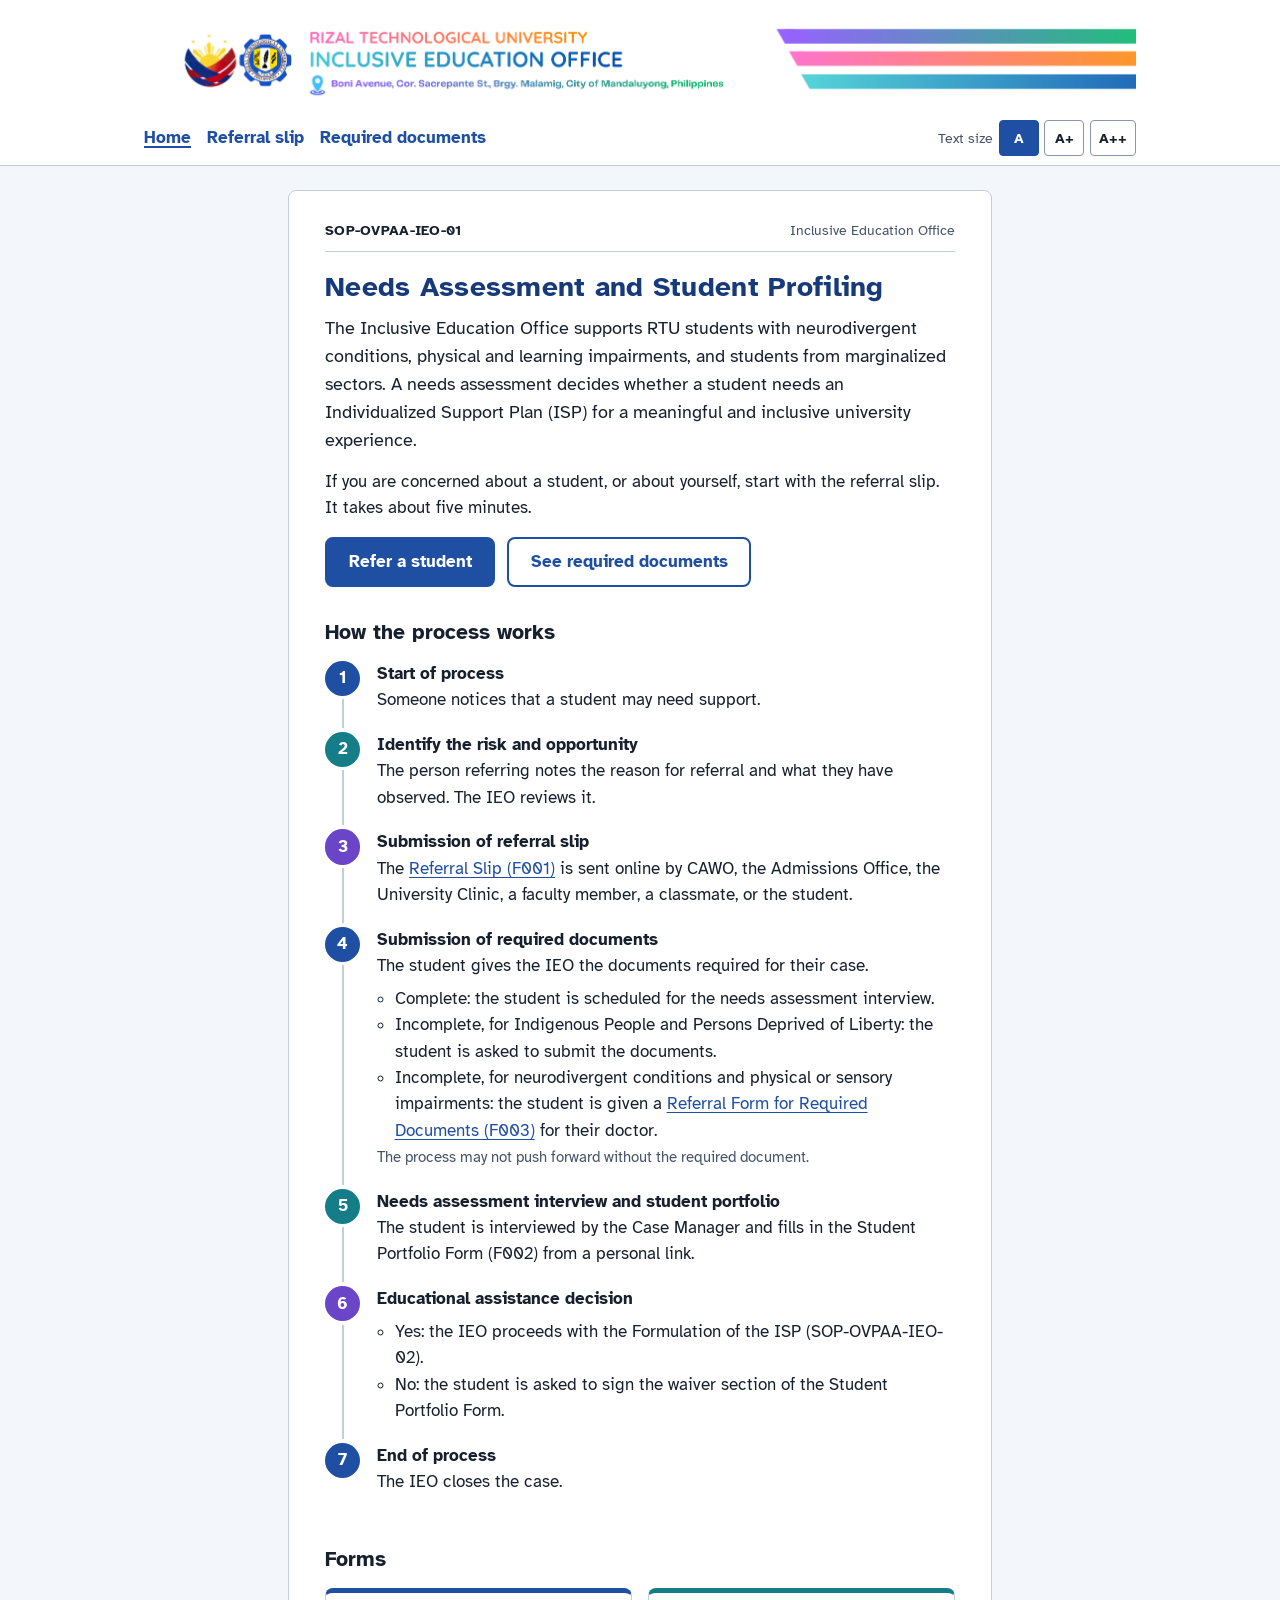
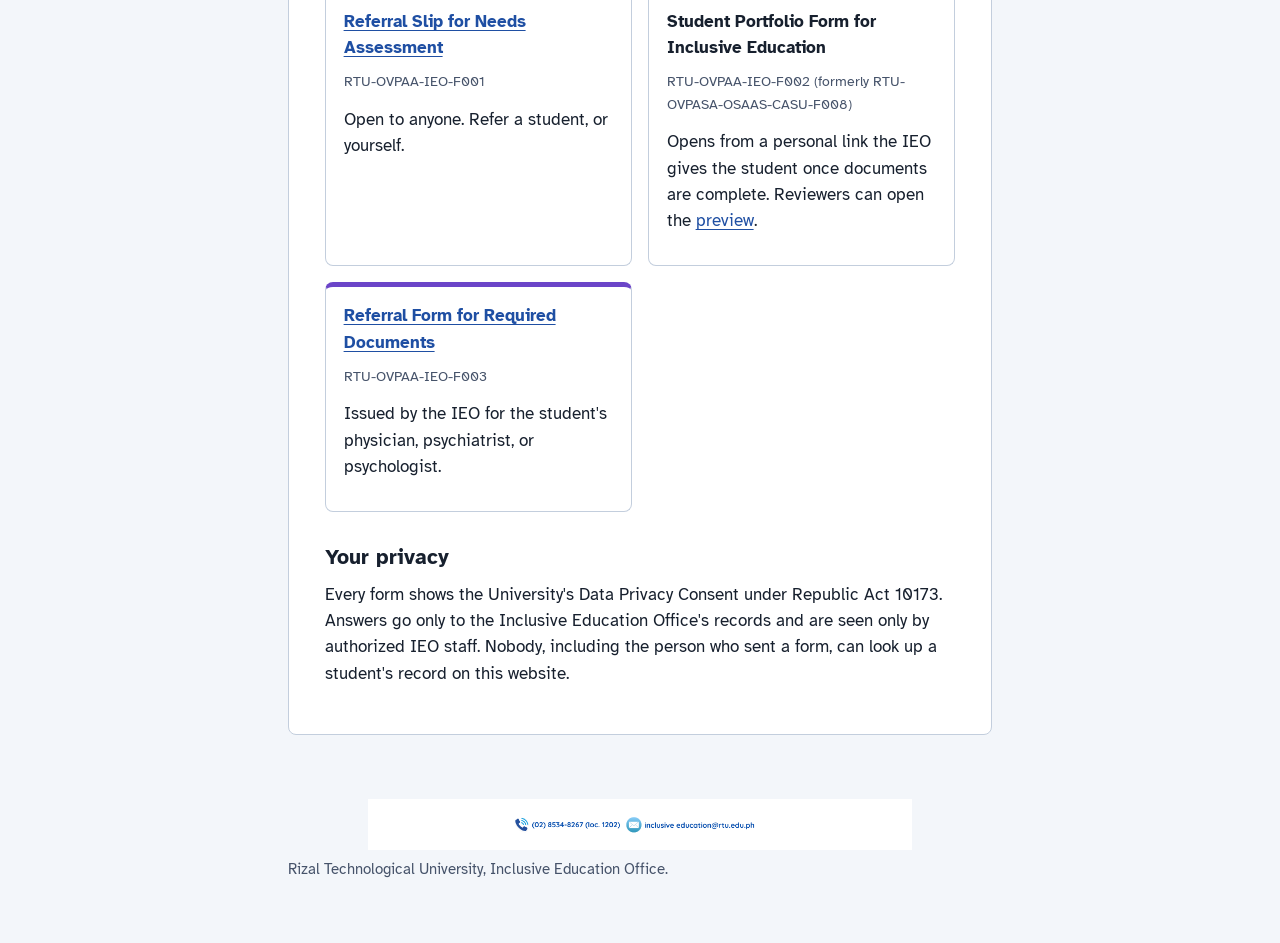
==== docs/index.html @ e0933b2c "IEO intake system for SOP-OVPAA-IEO-01 Static GitHub Pages site with F001 Referral Slip, F002 Studen" ====
<!doctype html>
<html lang="en">
<head>
<meta charset="utf-8">
<meta name="viewport" content="width=device-width, initial-scale=1">
<title>Needs Assessment and Student Profiling | RTU Inclusive Education Office</title>
<meta name="description" content="Refer an RTU student to the Inclusive Education Office for needs assessment and student profiling (SOP-OVPAA-IEO-01).">
<meta name="referrer" content="no-referrer">
<link rel="preconnect" href="https://fonts.googleapis.com">
<link rel="preconnect" href="https://fonts.gstatic.com" crossorigin>
<link href="https://fonts.googleapis.com/css2?family=Atkinson+Hyperlegible:ital,wght@0,400;0,700;1,400&display=swap" rel="stylesheet">
<link rel="stylesheet" href="assets/css/style.css">
<link rel="icon" href="assets/img/rtu-seal.png">
</head>
<body>
<a class="skip-link" href="#main">Skip to the content</a>
<header class="letterhead">
  <div class="letterhead-inner">
    <img src="assets/img/ieo-banner.png" width="1997" height="188" alt="Rizal Technological University, Inclusive Education Office. Boni Avenue, Cor. Sacrepante St., Brgy. Malamig, City of Mandaluyong, Philippines">
  </div>
  <div class="toolbar">
    <nav aria-label="IEO forms">
      <a href="index.html" aria-current="page">Home</a>
      <a href="f001.html">Referral slip</a>
      <a href="requirements.html">Required documents</a>
    </nav>
    <div class="text-size" role="group" aria-label="Text size">
      <span aria-hidden="true">Text size</span>
      <button type="button" data-text-size="normal" aria-label="Normal text">A</button>
      <button type="button" data-text-size="large" aria-label="Large text">A+</button>
      <button type="button" data-text-size="larger" aria-label="Largest text">A++</button>
    </div>
  </div>
</header>

<main id="main">
  <div class="doc">
    <div class="form-code"><strong>SOP-OVPAA-IEO-01</strong><span>Inclusive Education Office</span></div>
    <h1>Needs Assessment and Student Profiling</h1>
    <p class="lead">The Inclusive Education Office supports RTU students with neurodivergent conditions, physical and learning impairments, and students from marginalized sectors. A needs assessment decides whether a student needs an Individualized Support Plan (ISP) for a meaningful and inclusive university experience.</p>
    <p>If you are concerned about a student, or about yourself, start with the referral slip. It takes about five minutes.</p>
    <div class="actions" style="margin-top:1rem">
      <a class="btn" href="f001.html">Refer a student</a>
      <a class="btn secondary" href="requirements.html">See required documents</a>
    </div>

    <h2>How the process works</h2>
    <ol class="flow">
      <li><strong>Start of process</strong>Someone notices that a student may need support.</li>
      <li><strong>Identify the risk and opportunity</strong>The person referring notes the reason for referral and what they have observed. The IEO reviews it.</li>
      <li><strong>Submission of referral slip</strong>The <a href="f001.html">Referral Slip (F001)</a> is sent online by CAWO, the Admissions Office, the University Clinic, a faculty member, a classmate, or the student.</li>
      <li><strong>Submission of required documents</strong>The student gives the IEO the documents required for their case.
        <ul class="branch">
          <li>Complete: the student is scheduled for the needs assessment interview.</li>
          <li>Incomplete, for Indigenous People and Persons Deprived of Liberty: the student is asked to submit the documents.</li>
          <li>Incomplete, for neurodivergent conditions and physical or sensory impairments: the student is given a <a href="f003.html">Referral Form for Required Documents (F003)</a> for their doctor.</li>
        </ul>
        <span class="muted small">The process may not push forward without the required document.</span></li>
      <li><strong>Needs assessment interview and student portfolio</strong>The student is interviewed by the Case Manager and fills in the Student Portfolio Form (F002) from a personal link.</li>
      <li><strong>Educational assistance decision</strong>
        <ul class="branch">
          <li>Yes: the IEO proceeds with the Formulation of the ISP (SOP-OVPAA-IEO-02).</li>
          <li>No: the student is asked to sign the waiver section of the Student Portfolio Form.</li>
        </ul></li>
      <li><strong>End of process</strong>The IEO closes the case.</li>
    </ol>

    <h2>Forms</h2>
    <div class="form-links">
      <div class="form-link">
        <h3><a href="f001.html">Referral Slip for Needs Assessment</a></h3>
        <p class="code">RTU-OVPAA-IEO-F001</p>
        <p>Open to anyone. Refer a student, or yourself.</p>
      </div>
      <div class="form-link">
        <h3>Student Portfolio Form for Inclusive Education</h3>
        <p class="code">RTU-OVPAA-IEO-F002 (formerly RTU-OVPASA-OSAAS-CASU-F008)</p>
        <p>Opens from a personal link the IEO gives the student once documents are complete. Reviewers can open the <a href="f002.html#preview">preview</a>.</p>
      </div>
      <div class="form-link">
        <h3><a href="f003.html">Referral Form for Required Documents</a></h3>
        <p class="code">RTU-OVPAA-IEO-F003</p>
        <p>Issued by the IEO for the student's physician, psychiatrist, or psychologist.</p>
      </div>
    </div>

    <h2>Your privacy</h2>
    <p>Every form shows the University's Data Privacy Consent under Republic Act 10173. Answers go only to the Inclusive Education Office's records and are seen only by authorized IEO staff. Nobody, including the person who sent a form, can look up a student's record on this website.</p>
  </div>
</main>

<footer class="site">
  <img src="assets/img/ieo-contact.png" width="2000" height="188" alt="Contact the Inclusive Education Office: (02) 8534-8267 local 1202, inclusive education@rtu.edu.ph">
  <p>Rizal Technological University, Inclusive Education Office.</p>
</footer>
<script src="assets/js/config.js"></script>
<script src="assets/js/common.js"></script>
</body>
</html>
---- docs/assets/css/style.css ----
/* RTU Inclusive Education Office intake forms
   Type: Atkinson Hyperlegible, designed for readers with low vision.
   Palette taken from the IEO letterhead. */

:root {
  color-scheme: light;
  --ink: #17202e;
  --ink-soft: #46536a;
  --blue: #1f4fa3;
  --blue-dark: #163a7a;
  --teal: #157d88;
  --violet: #6b45c8;
  --pink: #d9478f;
  --surface: #f3f6fa;
  --paper: #ffffff;
  --line: #c3cedd;
  --line-strong: #8796ad;
  --error: #b3261e;
  --error-bg: #fdeeed;
  --ok: #17663d;
  --ok-bg: #e8f5ee;
  --focus: #f2b705;
  --radius-s: 4px;
  --radius-m: 8px;
  --measure: 46rem;
  font-size: 100%;
}
html[data-text="large"] { font-size: 118.75%; }
html[data-text="larger"] { font-size: 137.5%; }

* { box-sizing: border-box; }
[hidden] { display: none !important; }
html, body { margin: 0; }
body {
  background: var(--surface);
  color: var(--ink);
  font-family: "Atkinson Hyperlegible", "Segoe UI", Arial, sans-serif;
  font-size: 1.0625rem;
  line-height: 1.55;
  -webkit-text-size-adjust: 100%;
}
img { max-width: 100%; height: auto; display: block; }
a { color: var(--blue); text-underline-offset: 0.18em; }
a:hover { color: var(--blue-dark); }
:focus-visible { outline: 3px solid var(--focus); outline-offset: 2px; border-radius: 2px; }

.skip-link { position: absolute; left: 1rem; top: -4rem; background: var(--paper); padding: 0.5rem 0.75rem; z-index: 10; }
.skip-link:focus { top: 0.5rem; }

/* ---------- letterhead ---------- */
.letterhead { background: var(--paper); border-bottom: 1px solid var(--line); }
.letterhead-inner { max-width: 64rem; margin: 0 auto; padding: 0.75rem 1rem 0.5rem; }
.letterhead img { width: 100%; max-width: 64rem; }
.toolbar {
  max-width: 64rem; margin: 0 auto; padding: 0.4rem 1rem 0.6rem;
  display: flex; flex-wrap: wrap; gap: 0.5rem 1.25rem; align-items: center; justify-content: space-between;
}
.toolbar nav { display: flex; flex-wrap: wrap; gap: 0.25rem 1rem; }
.toolbar nav a { font-weight: 700; text-decoration: none; padding: 0.2rem 0; }
.toolbar nav a[aria-current="page"] { text-decoration: underline; text-decoration-thickness: 2px; }
.text-size { display: flex; align-items: center; gap: 0.35rem; font-size: 0.9rem; color: var(--ink-soft); }
.text-size button {
  font: inherit; font-weight: 700; min-width: 2.5rem; min-height: 2.25rem; padding: 0 0.5rem;
  border: 1px solid var(--line-strong); background: var(--paper); color: var(--ink); border-radius: var(--radius-s); cursor: pointer;
}
.text-size button[aria-pressed="true"] { background: var(--blue); border-color: var(--blue); color: #fff; }

/* ---------- page ---------- */
main { max-width: var(--measure); margin: 0 auto; padding: 1.5rem 1rem 4rem; }
.doc {
  background: var(--paper); border: 1px solid var(--line); border-radius: var(--radius-m);
  padding: 1.75rem clamp(1rem, 4vw, 2.25rem) 2rem;
}
.form-code {
  display: flex; flex-wrap: wrap; justify-content: space-between; gap: 0.25rem 1rem;
  font-size: 0.9rem; color: var(--ink-soft); border-bottom: 1px solid var(--line); padding-bottom: 0.6rem; margin-bottom: 1.1rem;
}
.form-code strong { color: var(--ink); letter-spacing: 0.02em; }
h1 { font-size: 1.75rem; line-height: 1.2; margin: 0 0 0.75rem; color: var(--blue-dark); letter-spacing: 0.01em; }
h1 .sub { display: block; font-size: 1.05rem; color: var(--ink-soft); font-weight: 400; margin-top: 0.35rem; letter-spacing: 0; }
h2 { font-size: 1.3rem; margin: 2rem 0 0.75rem; line-height: 1.25; }
h3 { font-size: 1.08rem; margin: 1.25rem 0 0.5rem; }
p { margin: 0 0 0.9rem; }
.lead { font-size: 1.12rem; }
.muted { color: var(--ink-soft); }
.small { font-size: 0.92rem; }

/* ---------- form sections (mirror the shaded headers of the paper forms) ---------- */
fieldset { border: 0; margin: 0; padding: 0; min-width: 0; }
.section { margin-top: 1.9rem; }
.section > legend, .section-title {
  display: block; width: 100%; font-weight: 700; font-size: 1.02rem; letter-spacing: 0.03em;
  background: #e6edf8; color: var(--blue-dark); border-left: 5px solid var(--blue);
  padding: 0.5rem 0.75rem; margin-bottom: 1rem; border-radius: 0 var(--radius-s) var(--radius-s) 0;
}
.section.teal > legend, .section.teal .section-title { background: #e3f3f4; border-left-color: var(--teal); color: #0f5960; }
.section.violet > legend, .section.violet .section-title { background: #efeafb; border-left-color: var(--violet); color: #4b2d97; }

.grid { display: grid; gap: 1rem 1.25rem; grid-template-columns: repeat(auto-fit, minmax(13.5rem, 1fr)); }
.grid.two { grid-template-columns: repeat(auto-fit, minmax(17rem, 1fr)); }
.span-all { grid-column: 1 / -1; }

.field { display: flex; flex-direction: column; gap: 0.3rem; }
.field > label, .group-label { font-weight: 700; }
.req { color: var(--error); font-weight: 700; }
.opt { color: var(--ink-soft); font-weight: 400; font-size: 0.92rem; }
.hint { font-size: 0.92rem; color: var(--ink-soft); }

input[type="text"], input[type="email"], input[type="tel"], input[type="date"], input[type="number"],
input[type="time"], select, textarea {
  font: inherit; color: var(--ink); background: var(--paper);
  border: 1.5px solid var(--line-strong); border-radius: var(--radius-s);
  padding: 0.55rem 0.65rem; min-height: 2.75rem; width: 100%;
}
textarea { min-height: 7rem; resize: vertical; line-height: 1.5; }
input[readonly] { background: var(--surface); border-style: dashed; }
input:focus, select:focus, textarea:focus { border-color: var(--blue); }
[aria-invalid="true"] { border-color: var(--error) !important; background: var(--error-bg); }

.choices { display: grid; gap: 0.35rem 1.25rem; grid-template-columns: repeat(auto-fill, minmax(14rem, 1fr)); margin: 0.25rem 0 0; }
.choices.wide { grid-template-columns: 1fr; }
.choice { display: flex; gap: 0.6rem; align-items: flex-start; padding: 0.35rem 0; cursor: pointer; }
.choice input { width: 1.3rem; height: 1.3rem; margin: 0.15rem 0 0; flex: none; accent-color: var(--blue); }
.inline-choices { display: flex; flex-wrap: wrap; gap: 0.25rem 1.5rem; }

.subgroup { border: 1px solid var(--line); border-radius: var(--radius-m); padding: 0.85rem 1rem 0.6rem; margin-bottom: 1rem; }
.subgroup > legend { font-weight: 700; padding: 0 0.35rem; color: var(--blue-dark); }

.error-text { color: var(--error); font-weight: 700; font-size: 0.95rem; }
.error-text:empty { display: none; }

.statement { background: var(--surface); border: 1px solid var(--line); border-radius: var(--radius-m); padding: 1rem 1.15rem; }
.statement p:last-child, .statement ul:last-child, .statement ol:last-child { margin-bottom: 0; }
.statement ul, .statement ol { margin: 0 0 0.9rem; padding-left: 1.35rem; }
.statement li { margin-bottom: 0.3rem; }
.agree { margin-top: 0.85rem; font-weight: 700; }

.callout { border-radius: var(--radius-m); padding: 1rem 1.15rem; margin: 1rem 0; border: 1px solid; }
.callout.info { background: #eaf1fb; border-color: #b4c8ea; }
.callout.warn { background: #fff6dc; border-color: #e9cf7c; }
.callout.error { background: var(--error-bg); border-color: #efb7b3; }
.callout.success { background: var(--ok-bg); border-color: #a9d6bb; }
.callout h2, .callout h3 { margin-top: 0; }
.callout :last-child { margin-bottom: 0; }

.ref-number { font-size: 1.6rem; font-weight: 700; letter-spacing: 0.04em; color: var(--ok); }

.locked {
  border: 2px dashed var(--line-strong); border-radius: var(--radius-m); padding: 1rem 1.15rem;
  background: repeating-linear-gradient(135deg, #fff, #fff 12px, #f6f8fb 12px, #f6f8fb 24px);
}

.actions { display: flex; flex-wrap: wrap; gap: 0.75rem; align-items: center; margin-top: 1.75rem; }
.btn {
  font: inherit; font-weight: 700; display: inline-flex; align-items: center; justify-content: center; gap: 0.5rem;
  min-height: 3rem; padding: 0.6rem 1.35rem; border-radius: var(--radius-m); border: 2px solid var(--blue);
  background: var(--blue); color: #fff; cursor: pointer; text-decoration: none;
}
.btn:hover { background: var(--blue-dark); border-color: var(--blue-dark); color: #fff; }
.btn.secondary { background: var(--paper); color: var(--blue); }
.btn.secondary:hover { background: #eaf1fb; color: var(--blue-dark); }
.btn[disabled] { opacity: 0.55; cursor: not-allowed; }
.btn .spinner { width: 1rem; height: 1rem; border: 2px solid rgba(255,255,255,.5); border-top-color: #fff; border-radius: 50%; animation: spin 0.8s linear infinite; }
@keyframes spin { to { transform: rotate(360deg); } }

.error-summary { border: 2px solid var(--error); background: var(--error-bg); border-radius: var(--radius-m); padding: 1rem 1.15rem; margin: 1rem 0; }
.error-summary h2 { margin: 0 0 0.5rem; font-size: 1.1rem; color: var(--error); }
.error-summary ul { margin: 0; padding-left: 1.2rem; }
.error-summary a { color: var(--error); font-weight: 700; }

.hp { position: absolute !important; left: -9999px !important; width: 1px; height: 1px; overflow: hidden; }

table.plain { width: 100%; border-collapse: collapse; font-size: 0.98rem; }
table.plain th, table.plain td { border: 1px solid var(--line); padding: 0.5rem 0.6rem; text-align: left; vertical-align: top; }
table.plain th { background: var(--surface); }
.table-scroll { overflow-x: auto; }

/* ---------- landing ---------- */
.flow { list-style: none; counter-reset: step; padding: 0; margin: 1rem 0; }
.flow > li { counter-increment: step; position: relative; padding: 0 0 1.15rem 3.25rem; }
.flow > li::before {
  content: counter(step); position: absolute; left: 0; top: 0; width: 2.2rem; height: 2.2rem; border-radius: 50%;
  display: grid; place-items: center; font-weight: 700; color: #fff; background: var(--blue);
}
.flow > li::after { content: ""; position: absolute; left: 1.05rem; top: 2.4rem; bottom: 0.25rem; width: 2px; background: var(--line); }
.flow > li:last-child::after { display: none; }
.flow > li:nth-child(3n+2)::before { background: var(--teal); }
.flow > li:nth-child(3n)::before { background: var(--violet); }
.flow strong { display: block; }
.branch { margin: 0.4rem 0 0; padding-left: 1.1rem; }

.form-links { display: grid; gap: 1rem; grid-template-columns: repeat(auto-fit, minmax(15rem, 1fr)); margin: 1rem 0; }
.form-link { border: 1px solid var(--line); border-top: 5px solid var(--blue); border-radius: var(--radius-m); padding: 1rem 1.1rem; background: var(--paper); }
.form-link:nth-child(2) { border-top-color: var(--teal); }
.form-link:nth-child(3) { border-top-color: var(--violet); }
.form-link h3 { margin-top: 0; }
.form-link .code { font-size: 0.9rem; color: var(--ink-soft); }

footer.site { max-width: var(--measure); margin: 0 auto; padding: 0 1rem 3rem; color: var(--ink-soft); font-size: 0.92rem; }
footer.site img { width: 100%; max-width: 34rem; margin: 0 auto 0.5rem; }

/* ---------- F003 printable sheet ---------- */
.print-sheet { display: none; }

/* Academic information table: screen readers get each cell's label; small screens stack the rows */
.cell-label { position: absolute; width: 1px; height: 1px; overflow: hidden; clip: rect(0 0 0 0); white-space: nowrap; }

@media (max-width: 34rem) {
  table.academic, table.academic tbody, table.academic tr, table.academic th, table.academic td { display: block; width: 100%; }
  table.academic thead { display: none; }
  table.academic tr { border: 1px solid var(--line); border-radius: var(--radius-s); margin-bottom: 0.75rem; }
  table.academic th, table.academic td { border: 0; }
  table.academic .cell-label { position: static; width: auto; height: auto; clip: auto; white-space: normal; font-weight: 700; }
  h1 { font-size: 1.45rem; }
  .doc { border-radius: 0; border-left: 0; border-right: 0; }
  main { padding-left: 0; padding-right: 0; }
  main > .callout, main > p, main > h2 { margin-left: 1rem; margin-right: 1rem; }
}

@media (prefers-reduced-motion: reduce) {
  * { animation: none !important; transition: none !important; scroll-behavior: auto !important; }
}

@media print {
  @page { size: A4; margin: 14mm 14mm 16mm; }
  body { background: #fff; font-size: 10.5pt; }
  .toolbar, .actions, .no-print, .skip-link, footer.site, .error-summary { display: none !important; }
  main { max-width: none; padding: 0; }
  .doc { border: 0; padding: 0; }
  .section { break-inside: avoid-page; }
  input, select, textarea { border: 0; border-bottom: 1px solid #555; border-radius: 0; min-height: 0; padding: 2px 0; background: none !important; }
  textarea { min-height: 3rem; }
  .letterhead { border: 0; }
  a { color: #000; text-decoration: none; }
  body.printing-sheet main > *:not(.print-sheet) { display: none !important; }
  body.printing-sheet .print-sheet { display: block; }
  body.printing-sheet .letterhead { display: none; }
}
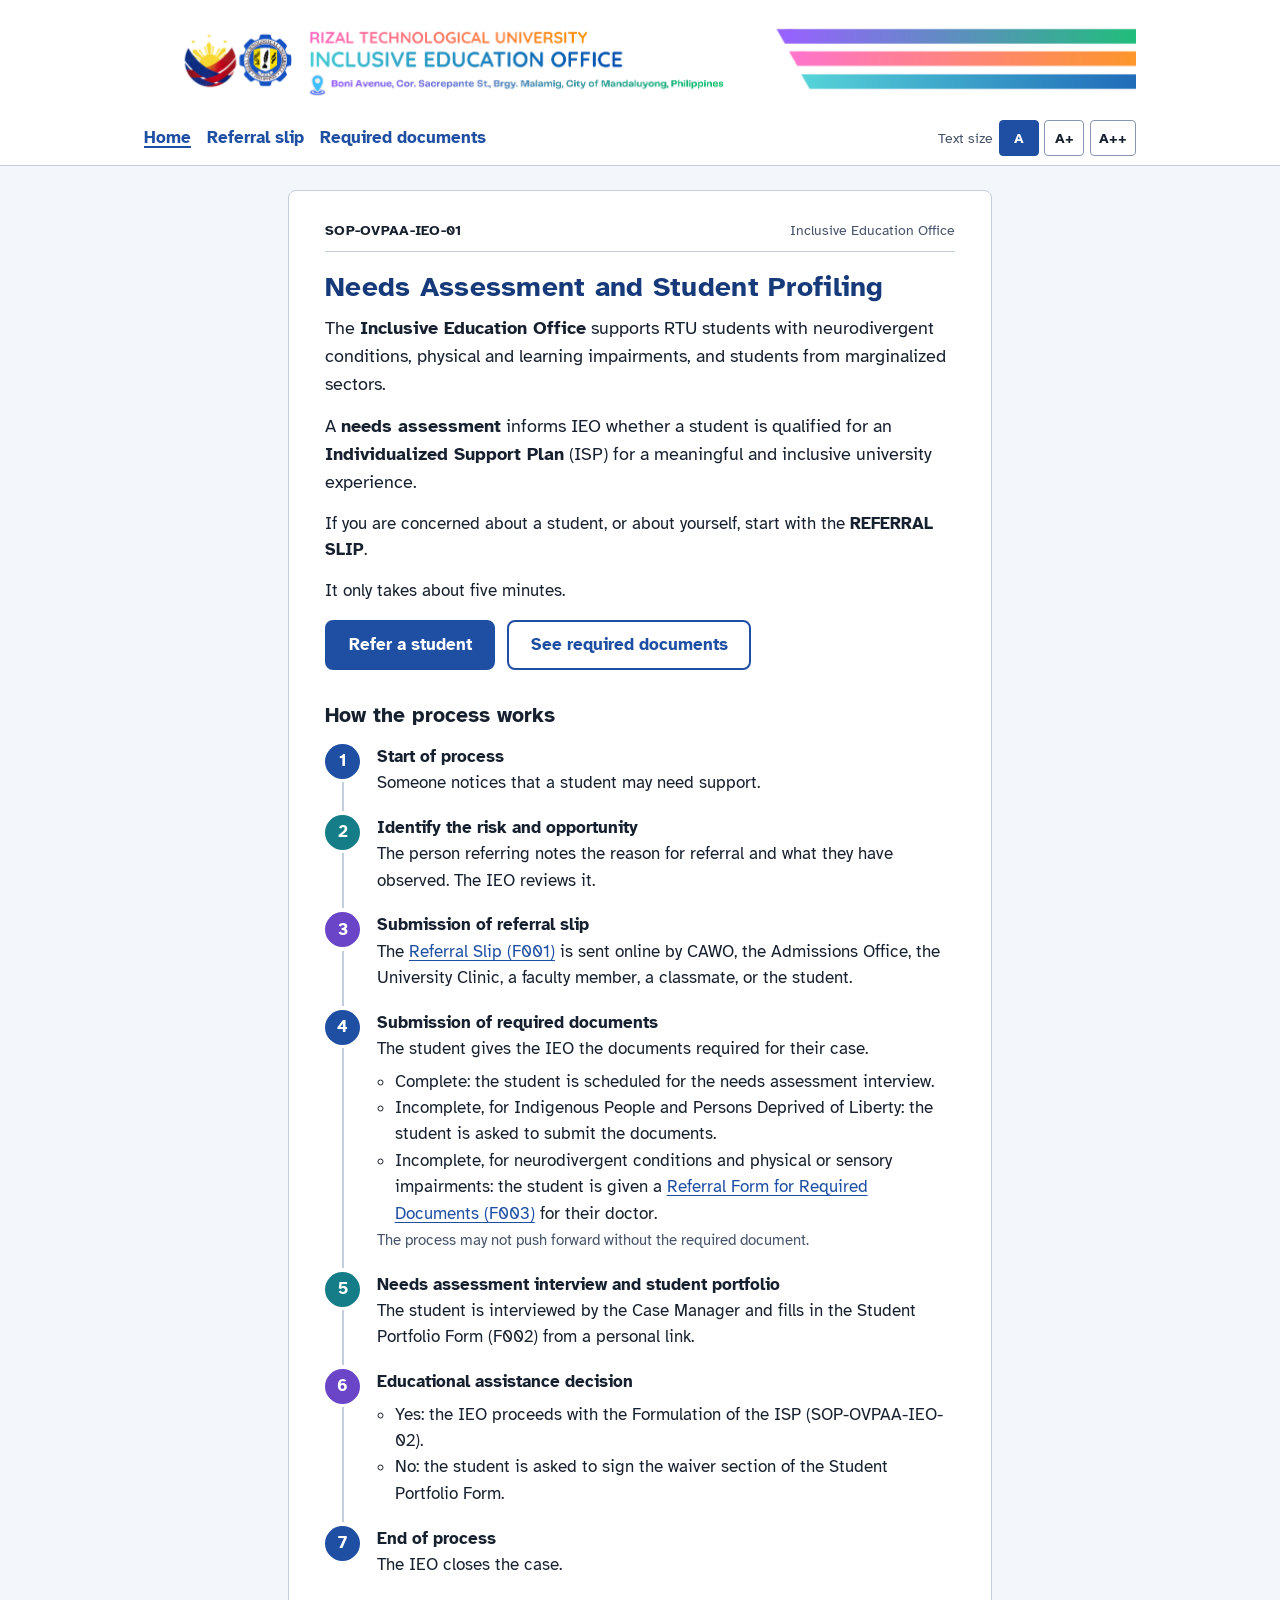
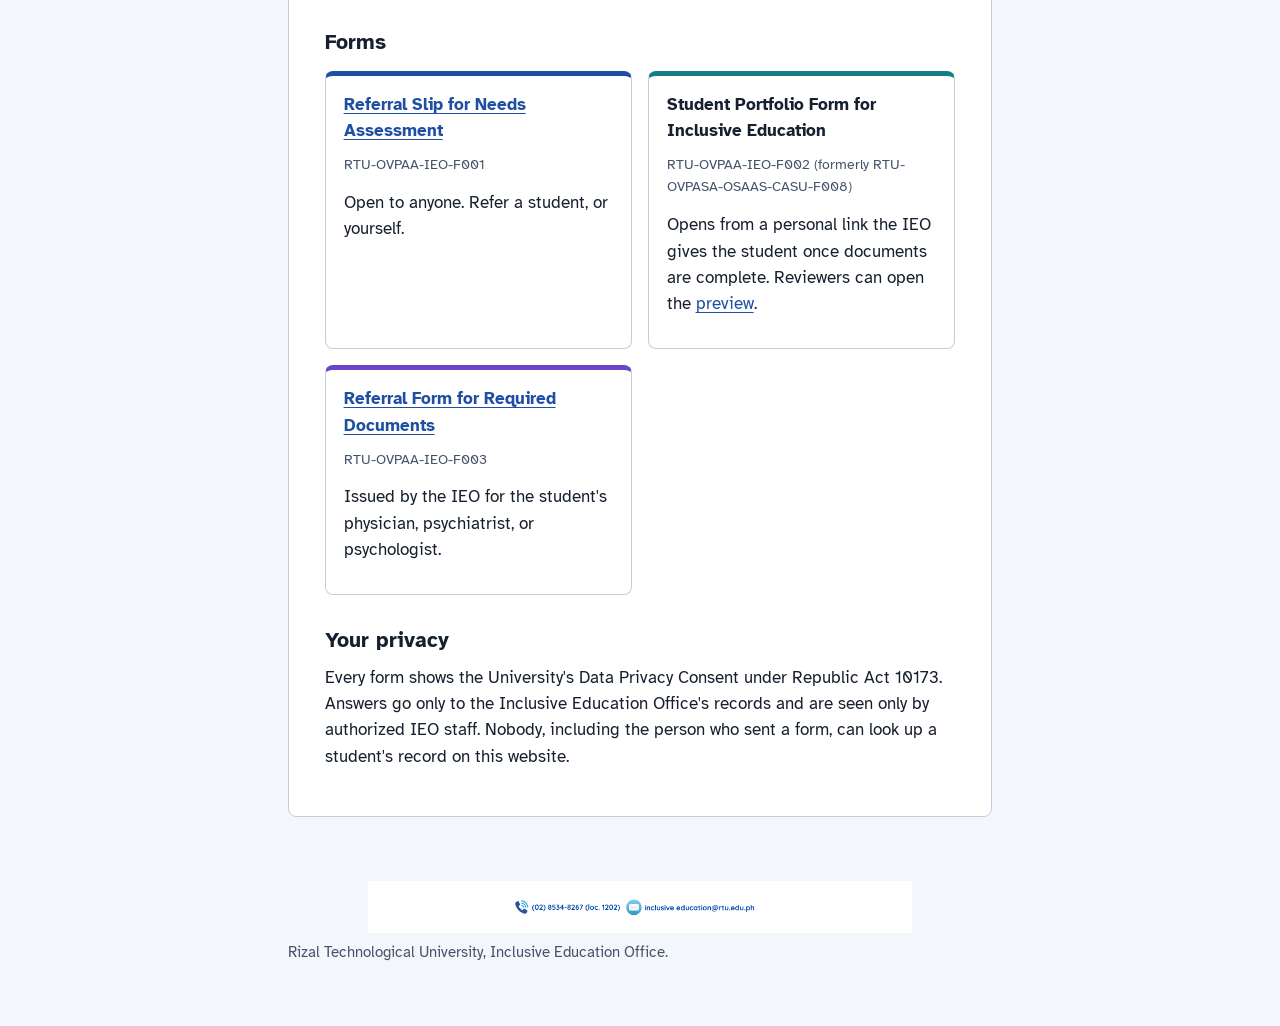
==== commit c5ec019c: "Home page: update introduction wording Co-Authored-By: Claude Opus 5.5 <noreply@anthropic.com> Claud" ====
--- a/docs/index.html
+++ b/docs/index.html
@@ -37,8 +37,10 @@
   <div class="doc">
     <div class="form-code"><strong>SOP-OVPAA-IEO-01</strong><span>Inclusive Education Office</span></div>
     <h1>Needs Assessment and Student Profiling</h1>
-    <p class="lead">The Inclusive Education Office supports RTU students with neurodivergent conditions, physical and learning impairments, and students from marginalized sectors. A needs assessment decides whether a student needs an Individualized Support Plan (ISP) for a meaningful and inclusive university experience.</p>
-    <p>If you are concerned about a student, or about yourself, start with the referral slip. It takes about five minutes.</p>
+    <p class="lead">The <strong>Inclusive Education Office</strong> supports RTU students with neurodivergent conditions, physical and learning impairments, and students from marginalized sectors.</p>
+    <p class="lead">A <strong>needs assessment</strong> informs IEO whether a student is qualified for an <strong>Individualized Support Plan</strong> (ISP) for a meaningful and inclusive university experience.</p>
+    <p>If you are concerned about a student, or about yourself, start with the <strong>REFERRAL SLIP</strong>.</p>
+    <p>It only takes about five minutes.</p>
     <div class="actions" style="margin-top:1rem">
       <a class="btn" href="f001.html">Refer a student</a>
       <a class="btn secondary" href="requirements.html">See required documents</a>
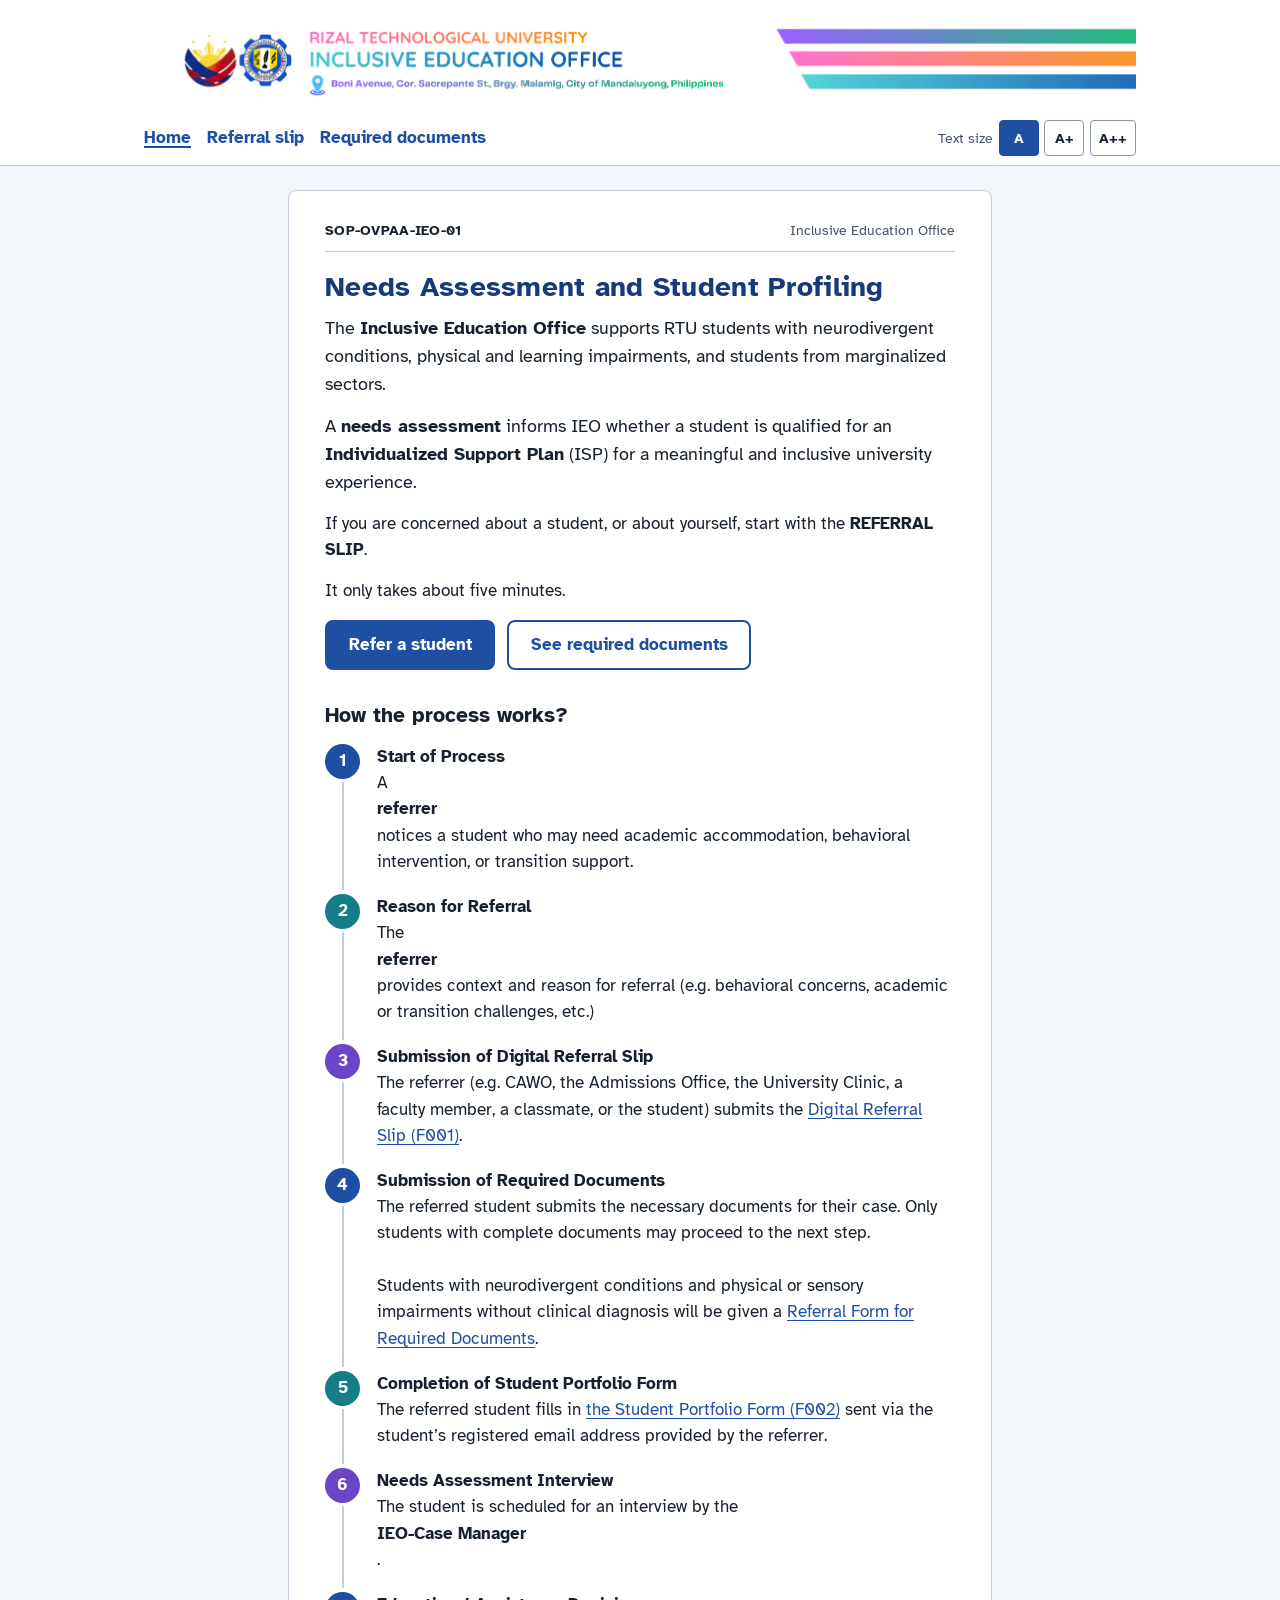
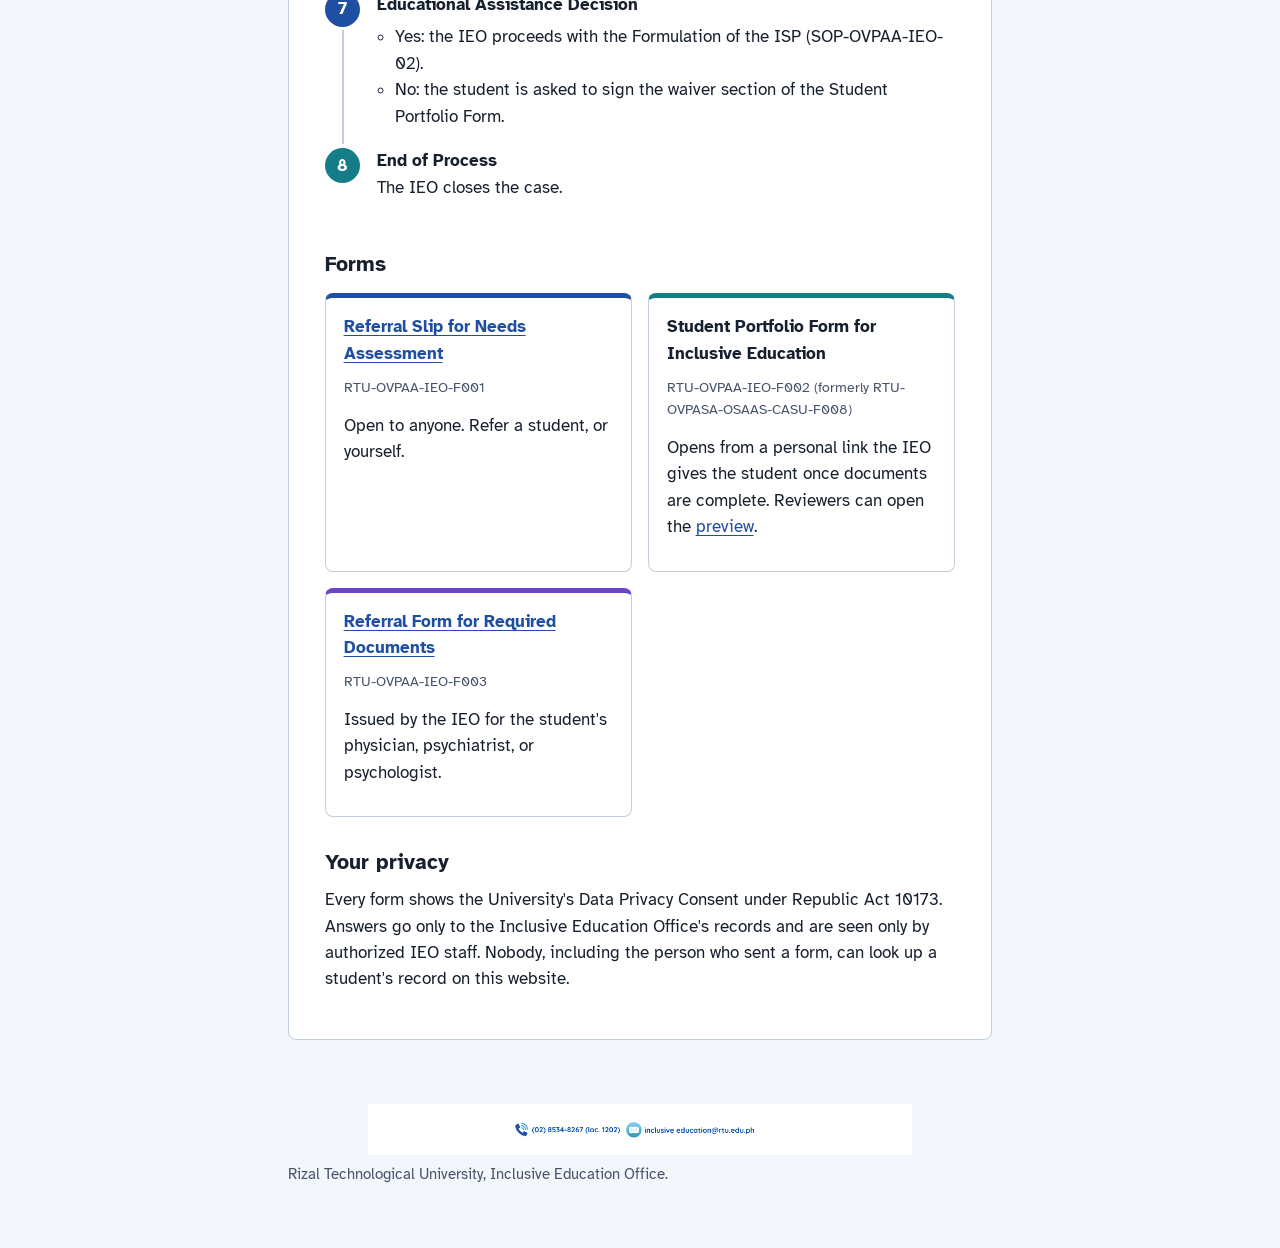
==== commit 26e1612c: "Update index.html" ====
--- a/docs/index.html
+++ b/docs/index.html
@@ -46,25 +46,20 @@
       <a class="btn secondary" href="requirements.html">See required documents</a>
     </div>
 
-    <h2>How the process works</h2>
+    <h2>How the process works?</h2>
     <ol class="flow">
-      <li><strong>Start of process</strong>Someone notices that a student may need support.</li>
-      <li><strong>Identify the risk and opportunity</strong>The person referring notes the reason for referral and what they have observed. The IEO reviews it.</li>
-      <li><strong>Submission of referral slip</strong>The <a href="f001.html">Referral Slip (F001)</a> is sent online by CAWO, the Admissions Office, the University Clinic, a faculty member, a classmate, or the student.</li>
-      <li><strong>Submission of required documents</strong>The student gives the IEO the documents required for their case.
-        <ul class="branch">
-          <li>Complete: the student is scheduled for the needs assessment interview.</li>
-          <li>Incomplete, for Indigenous People and Persons Deprived of Liberty: the student is asked to submit the documents.</li>
-          <li>Incomplete, for neurodivergent conditions and physical or sensory impairments: the student is given a <a href="f003.html">Referral Form for Required Documents (F003)</a> for their doctor.</li>
-        </ul>
-        <span class="muted small">The process may not push forward without the required document.</span></li>
-      <li><strong>Needs assessment interview and student portfolio</strong>The student is interviewed by the Case Manager and fills in the Student Portfolio Form (F002) from a personal link.</li>
-      <li><strong>Educational assistance decision</strong>
+      <li><strong>Start of Process</strong>A <strong>referrer</strong> notices a student who may need academic accommodation, behavioral intervention, or transition support.</li>
+      <li><strong>Reason for Referral</strong>The <strong>referrer</strong> provides context and reason for referral (e.g. behavioral concerns, academic or transition challenges, etc.)</li>
+      <li><strong>Submission of Digital Referral Slip</strong>The referrer (e.g. CAWO, the Admissions Office, the University Clinic, a faculty member, a classmate, or the student) submits the <a href="f001.html">Digital Referral Slip (F001)</a>.</li>
+      <li><strong>Submission of Required Documents</strong>The referred student submits the necessary documents for their case. Only students with complete documents may proceed to the next step.<br><br>Students with neurodivergent conditions and physical or sensory impairments without clinical diagnosis will be given a <a href="f003.html">Referral Form for Required Documents</a>.</li>
+      <li><strong>Completion of Student Portfolio Form</strong>The referred student fills in <a href="f002.html">the Student Portfolio Form (F002)</a> sent via the student’s registered email address provided by the referrer.</li>
+      <li><strong>Needs Assessment Interview</strong>The student is scheduled for an interview by the <strong>IEO-Case Manager</strong>.</li>
+      <li><strong>Educational Assistance Decision</strong>
         <ul class="branch">
           <li>Yes: the IEO proceeds with the Formulation of the ISP (SOP-OVPAA-IEO-02).</li>
           <li>No: the student is asked to sign the waiver section of the Student Portfolio Form.</li>
         </ul></li>
-      <li><strong>End of process</strong>The IEO closes the case.</li>
+      <li><strong>End of Process</strong>The IEO closes the case.</li>
     </ol>
 
     <h2>Forms</h2>
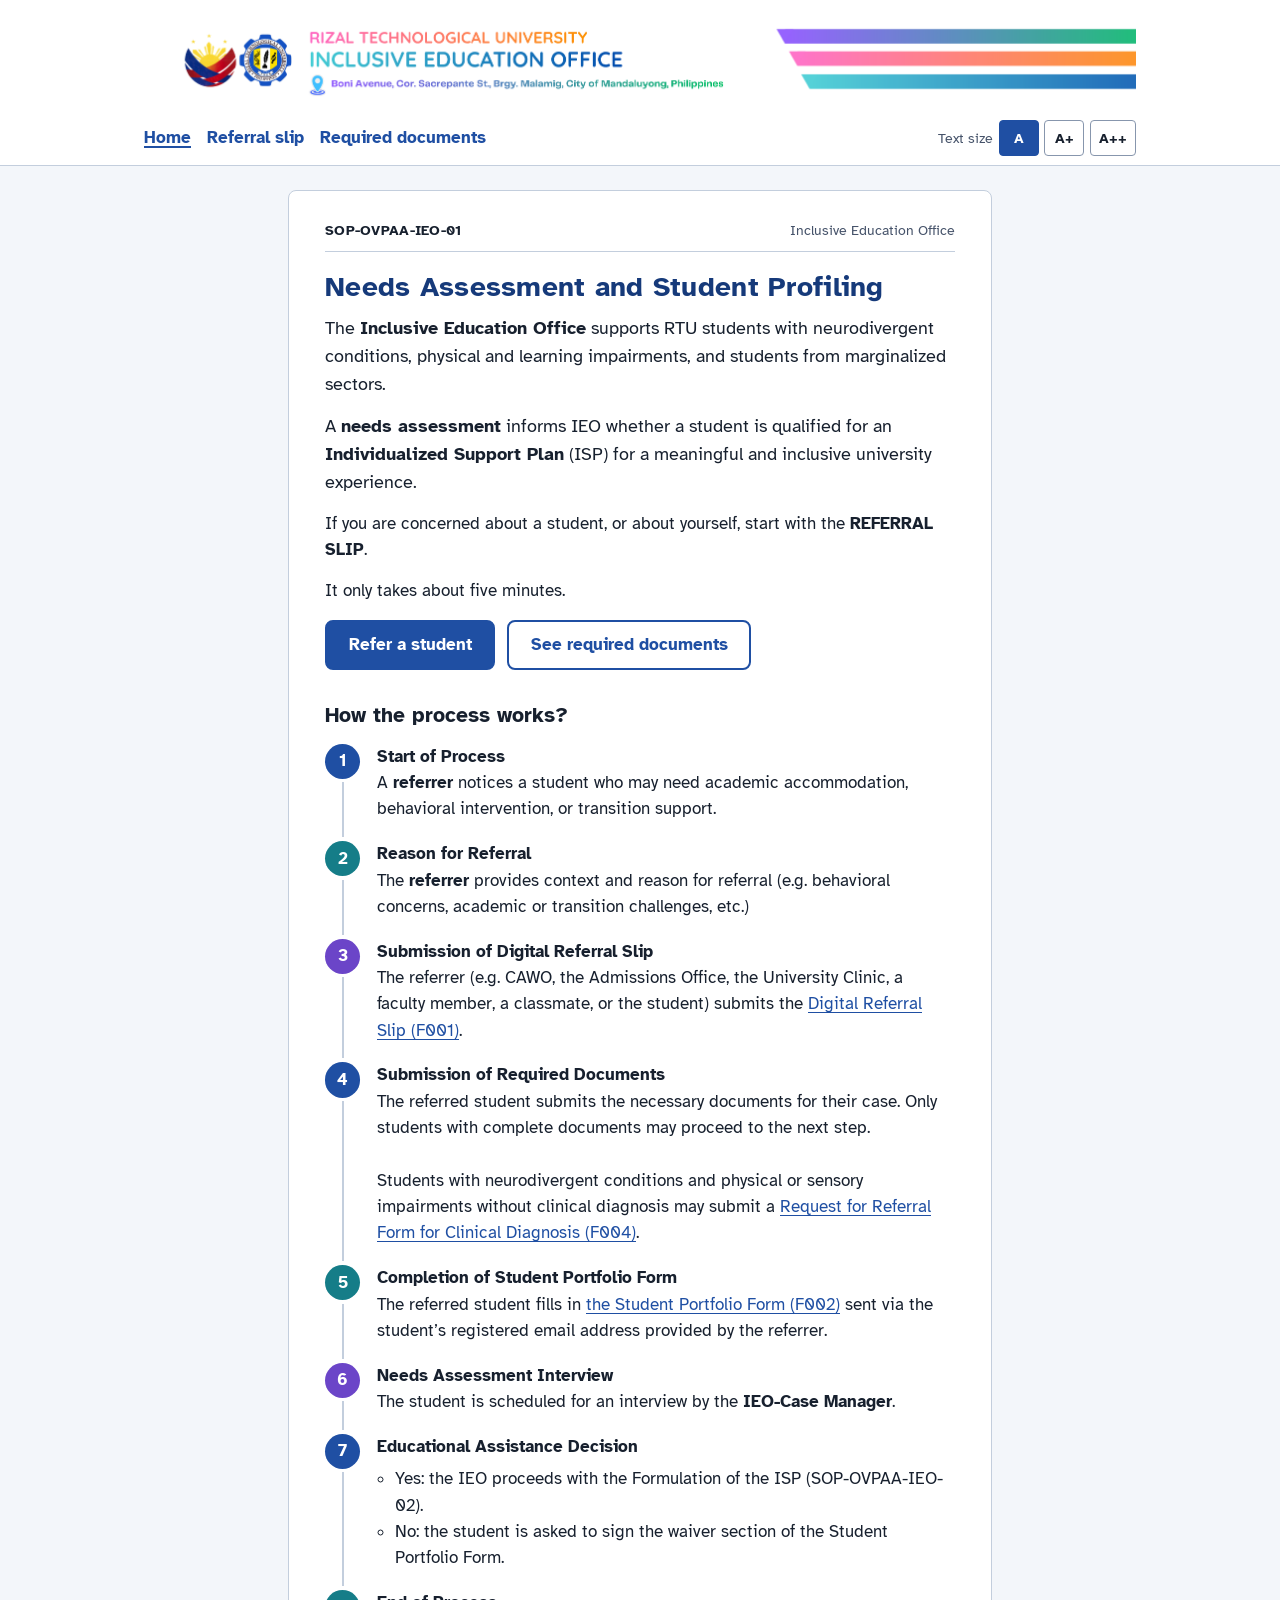
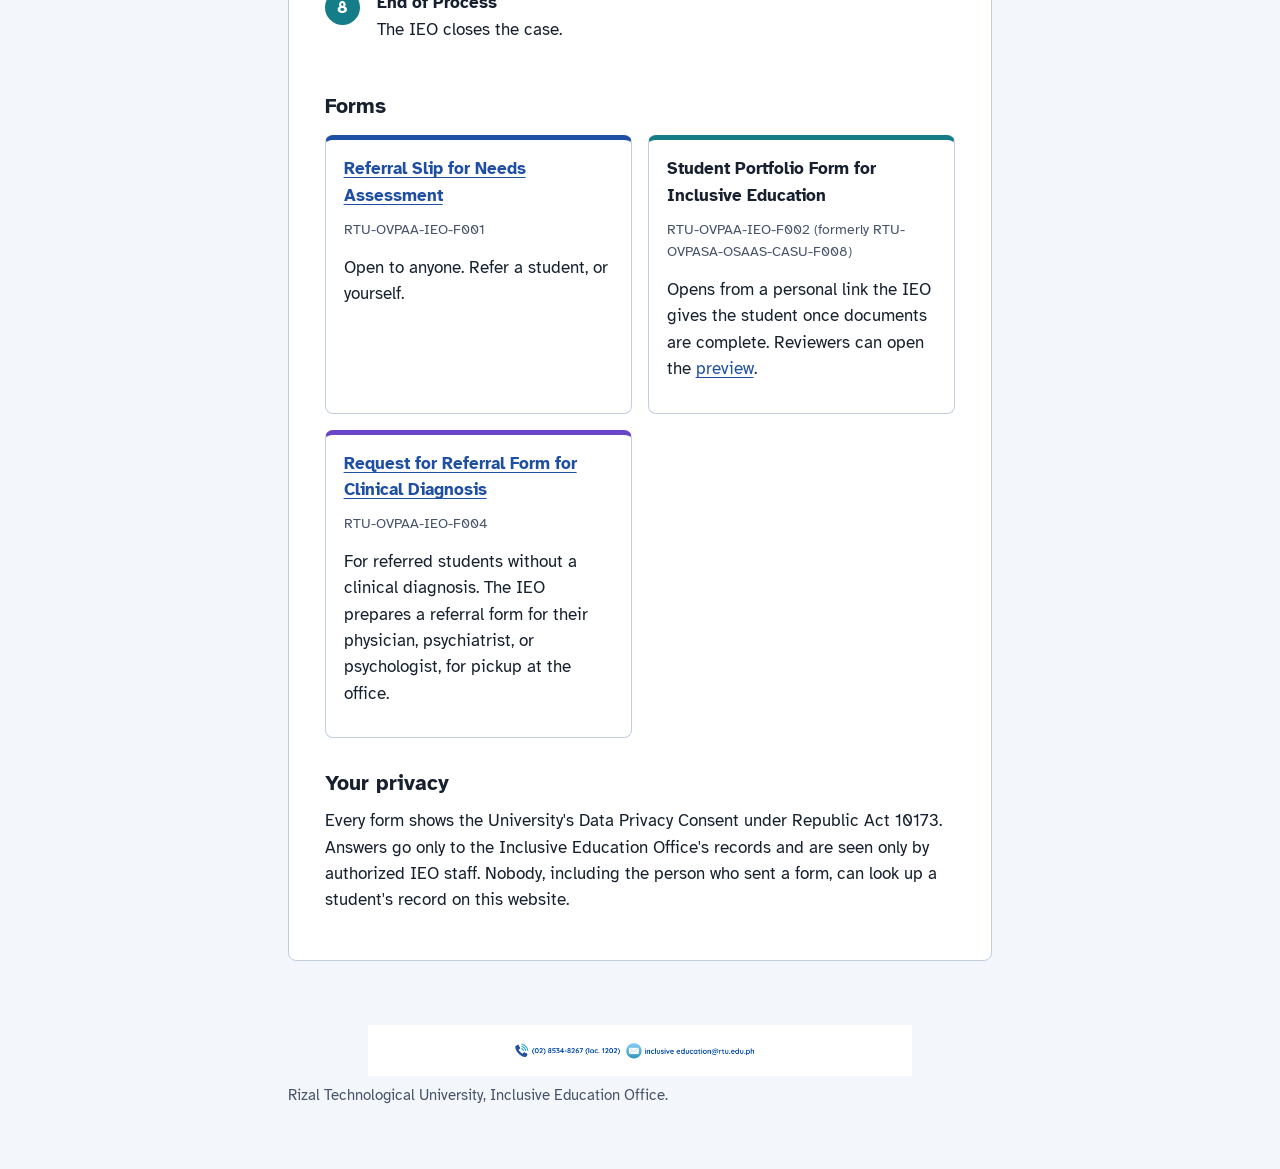
==== commit e5b4a786: "F003 is staff only; add F004 Request for Referral Form for Clinical Diagnosis The public F003 page, " ====
--- a/docs/index.html
+++ b/docs/index.html
@@ -51,7 +51,7 @@
       <li><strong>Start of Process</strong>A <strong>referrer</strong> notices a student who may need academic accommodation, behavioral intervention, or transition support.</li>
       <li><strong>Reason for Referral</strong>The <strong>referrer</strong> provides context and reason for referral (e.g. behavioral concerns, academic or transition challenges, etc.)</li>
       <li><strong>Submission of Digital Referral Slip</strong>The referrer (e.g. CAWO, the Admissions Office, the University Clinic, a faculty member, a classmate, or the student) submits the <a href="f001.html">Digital Referral Slip (F001)</a>.</li>
-      <li><strong>Submission of Required Documents</strong>The referred student submits the necessary documents for their case. Only students with complete documents may proceed to the next step.<br><br>Students with neurodivergent conditions and physical or sensory impairments without clinical diagnosis will be given a <a href="f003.html">Referral Form for Required Documents</a>.</li>
+      <li><strong>Submission of Required Documents</strong>The referred student submits the necessary documents for their case. Only students with complete documents may proceed to the next step.<br><br>Students with neurodivergent conditions and physical or sensory impairments without clinical diagnosis may submit a <a href="f004.html">Request for Referral Form for Clinical Diagnosis (F004)</a>.</li>
       <li><strong>Completion of Student Portfolio Form</strong>The referred student fills in <a href="f002.html">the Student Portfolio Form (F002)</a> sent via the student’s registered email address provided by the referrer.</li>
       <li><strong>Needs Assessment Interview</strong>The student is scheduled for an interview by the <strong>IEO-Case Manager</strong>.</li>
       <li><strong>Educational Assistance Decision</strong>
@@ -75,9 +75,9 @@
         <p>Opens from a personal link the IEO gives the student once documents are complete. Reviewers can open the <a href="f002.html#preview">preview</a>.</p>
       </div>
       <div class="form-link">
-        <h3><a href="f003.html">Referral Form for Required Documents</a></h3>
-        <p class="code">RTU-OVPAA-IEO-F003</p>
-        <p>Issued by the IEO for the student's physician, psychiatrist, or psychologist.</p>
+        <h3><a href="f004.html">Request for Referral Form for Clinical Diagnosis</a></h3>
+        <p class="code">RTU-OVPAA-IEO-F004</p>
+        <p>For referred students without a clinical diagnosis. The IEO prepares a referral form for their physician, psychiatrist, or psychologist, for pickup at the office.</p>
       </div>
     </div>
 
--- a/docs/assets/css/style.css
+++ b/docs/assets/css/style.css
@@ -186,7 +186,8 @@
 .flow > li:last-child::after { display: none; }
 .flow > li:nth-child(3n+2)::before { background: var(--teal); }
 .flow > li:nth-child(3n)::before { background: var(--violet); }
-.flow strong { display: block; }
+/* Only the first bold text in a step is its title on its own line; bold words inside sentences stay inline. */
+.flow > li > strong:first-child { display: block; }
 .branch { margin: 0.4rem 0 0; padding-left: 1.1rem; }
 
 .form-links { display: grid; gap: 1rem; grid-template-columns: repeat(auto-fit, minmax(15rem, 1fr)); margin: 1rem 0; }
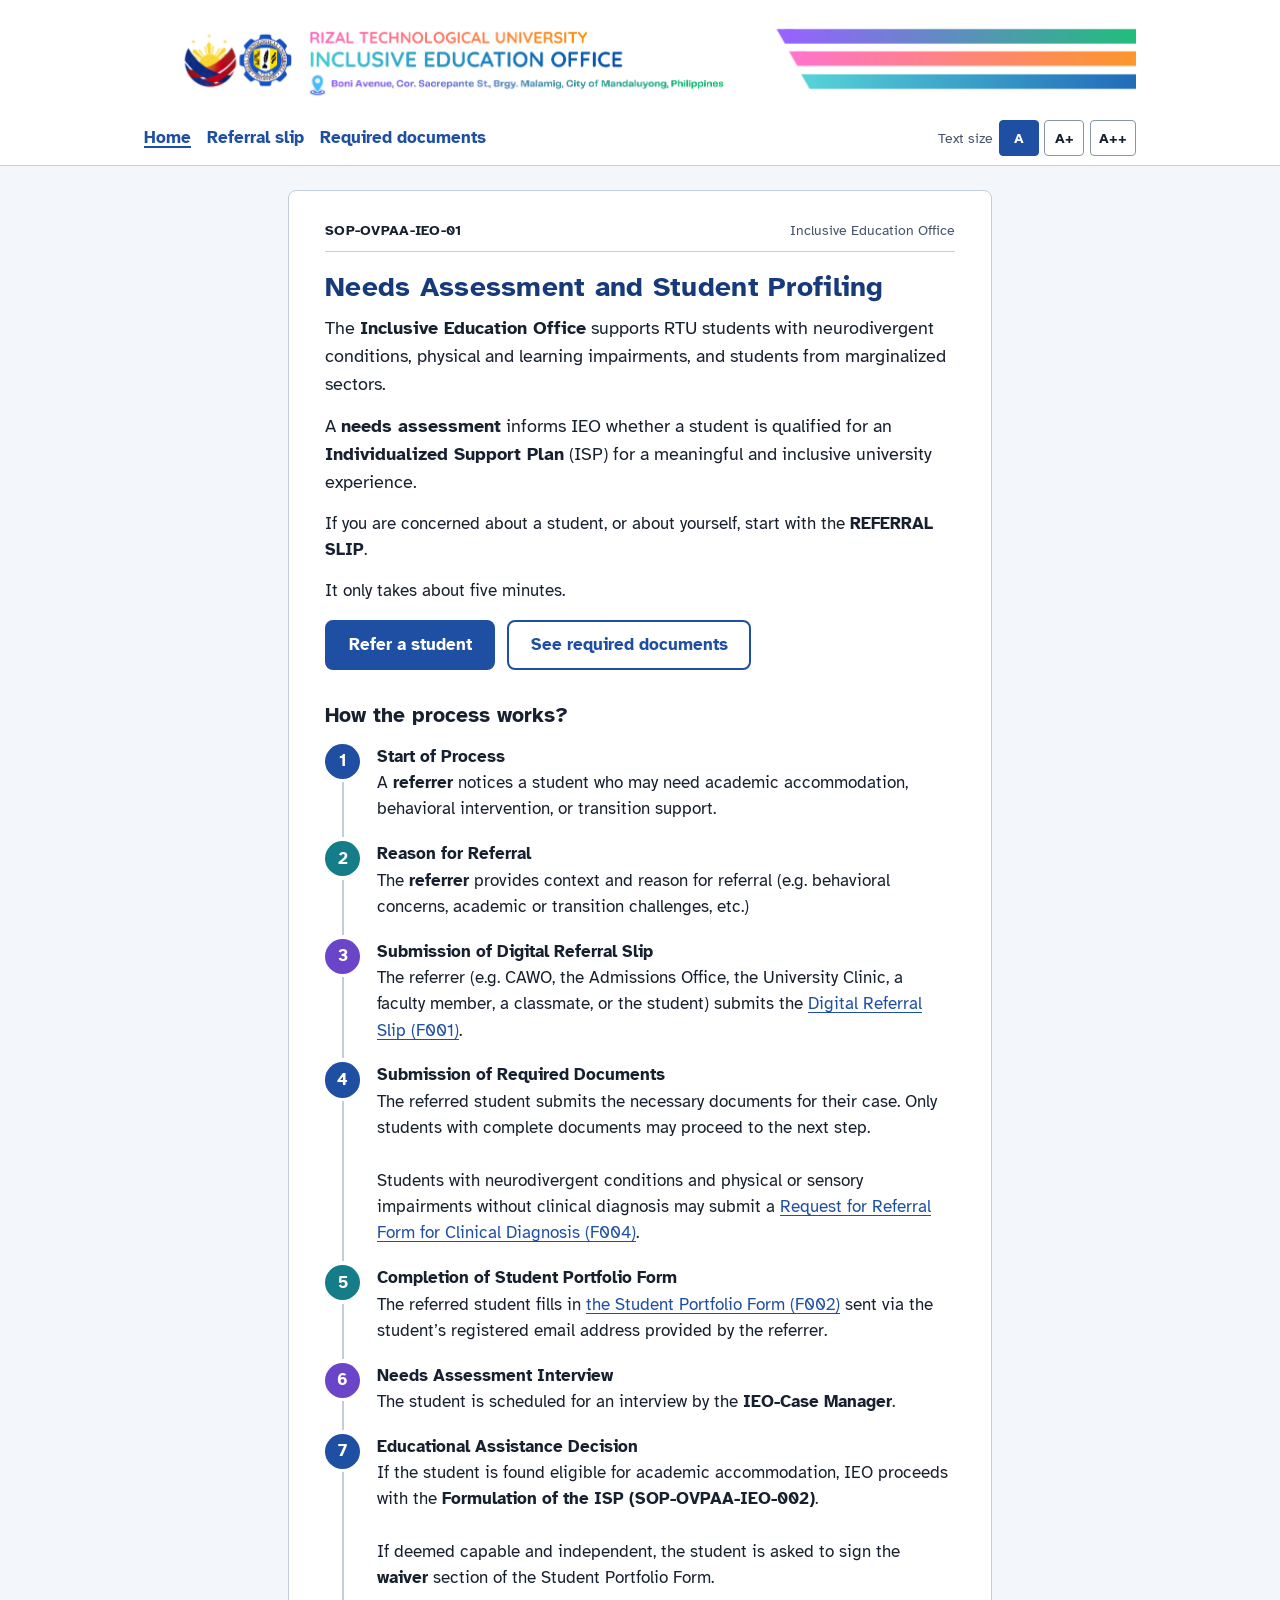
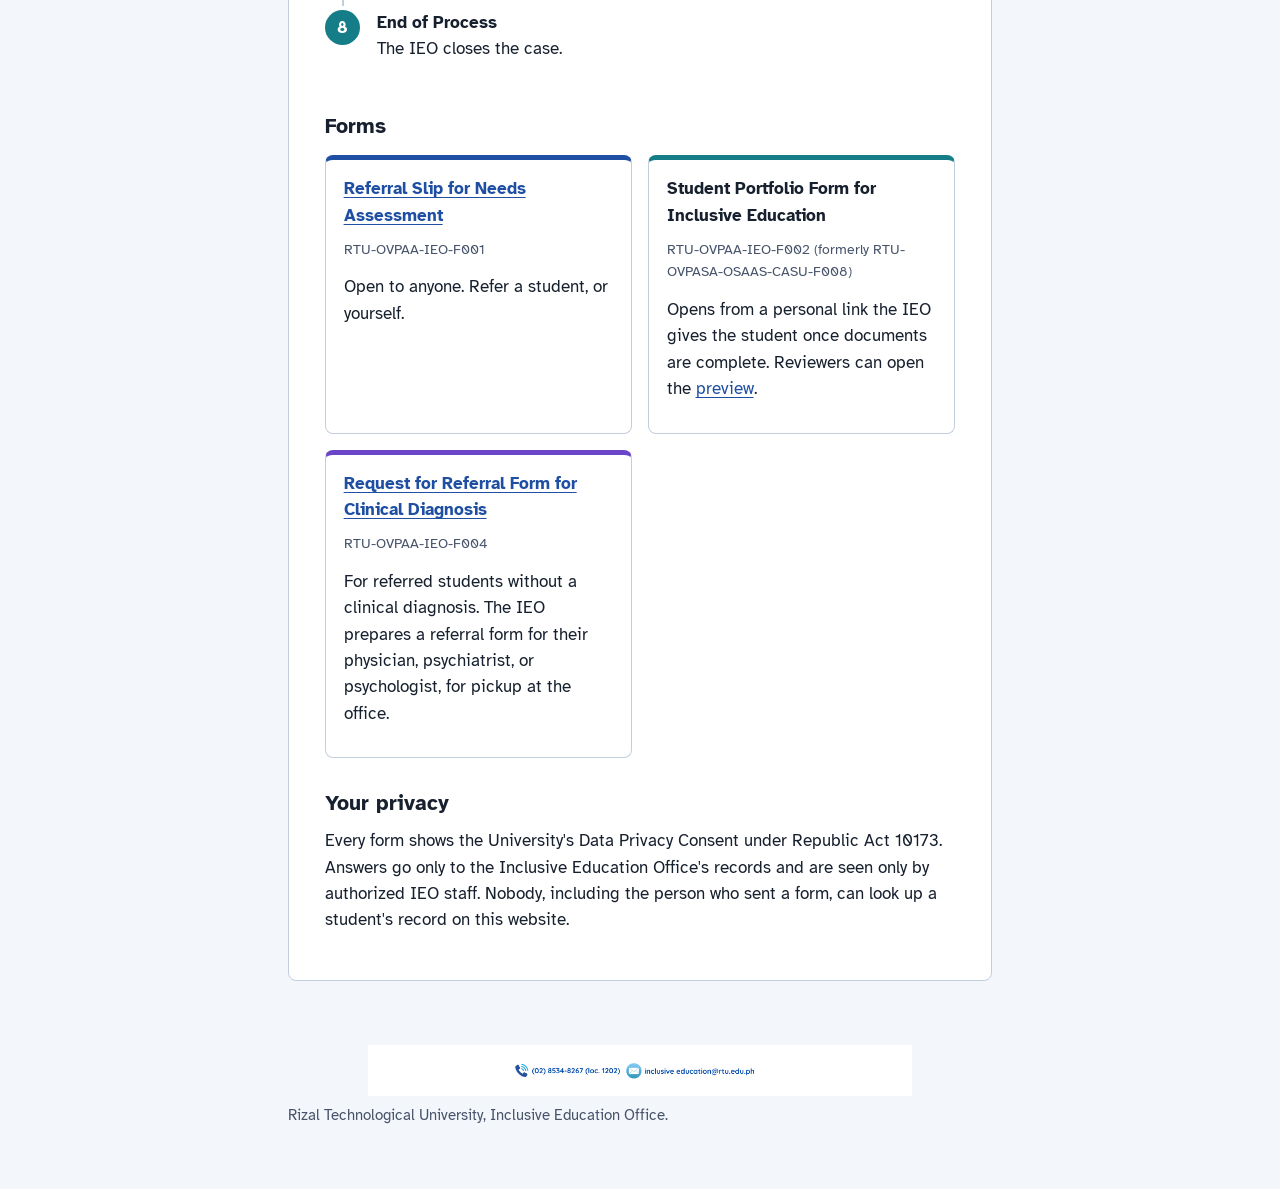
==== commit 3905caff: "Update index.html" ====
--- a/docs/index.html
+++ b/docs/index.html
@@ -54,11 +54,7 @@
       <li><strong>Submission of Required Documents</strong>The referred student submits the necessary documents for their case. Only students with complete documents may proceed to the next step.<br><br>Students with neurodivergent conditions and physical or sensory impairments without clinical diagnosis may submit a <a href="f004.html">Request for Referral Form for Clinical Diagnosis (F004)</a>.</li>
       <li><strong>Completion of Student Portfolio Form</strong>The referred student fills in <a href="f002.html">the Student Portfolio Form (F002)</a> sent via the student’s registered email address provided by the referrer.</li>
       <li><strong>Needs Assessment Interview</strong>The student is scheduled for an interview by the <strong>IEO-Case Manager</strong>.</li>
-      <li><strong>Educational Assistance Decision</strong>
-        <ul class="branch">
-          <li>Yes: the IEO proceeds with the Formulation of the ISP (SOP-OVPAA-IEO-02).</li>
-          <li>No: the student is asked to sign the waiver section of the Student Portfolio Form.</li>
-        </ul></li>
+      <li><strong>Educational Assistance Decision</strong>If the student is found eligible for academic accommodation, IEO proceeds with the <strong>Formulation of the ISP (SOP-OVPAA-IEO-002)</strong>.<br><br>If deemed capable and independent, the student is asked to sign the <strong>waiver</strong> section of the Student Portfolio Form.</li>
       <li><strong>End of Process</strong>The IEO closes the case.</li>
     </ol>
 
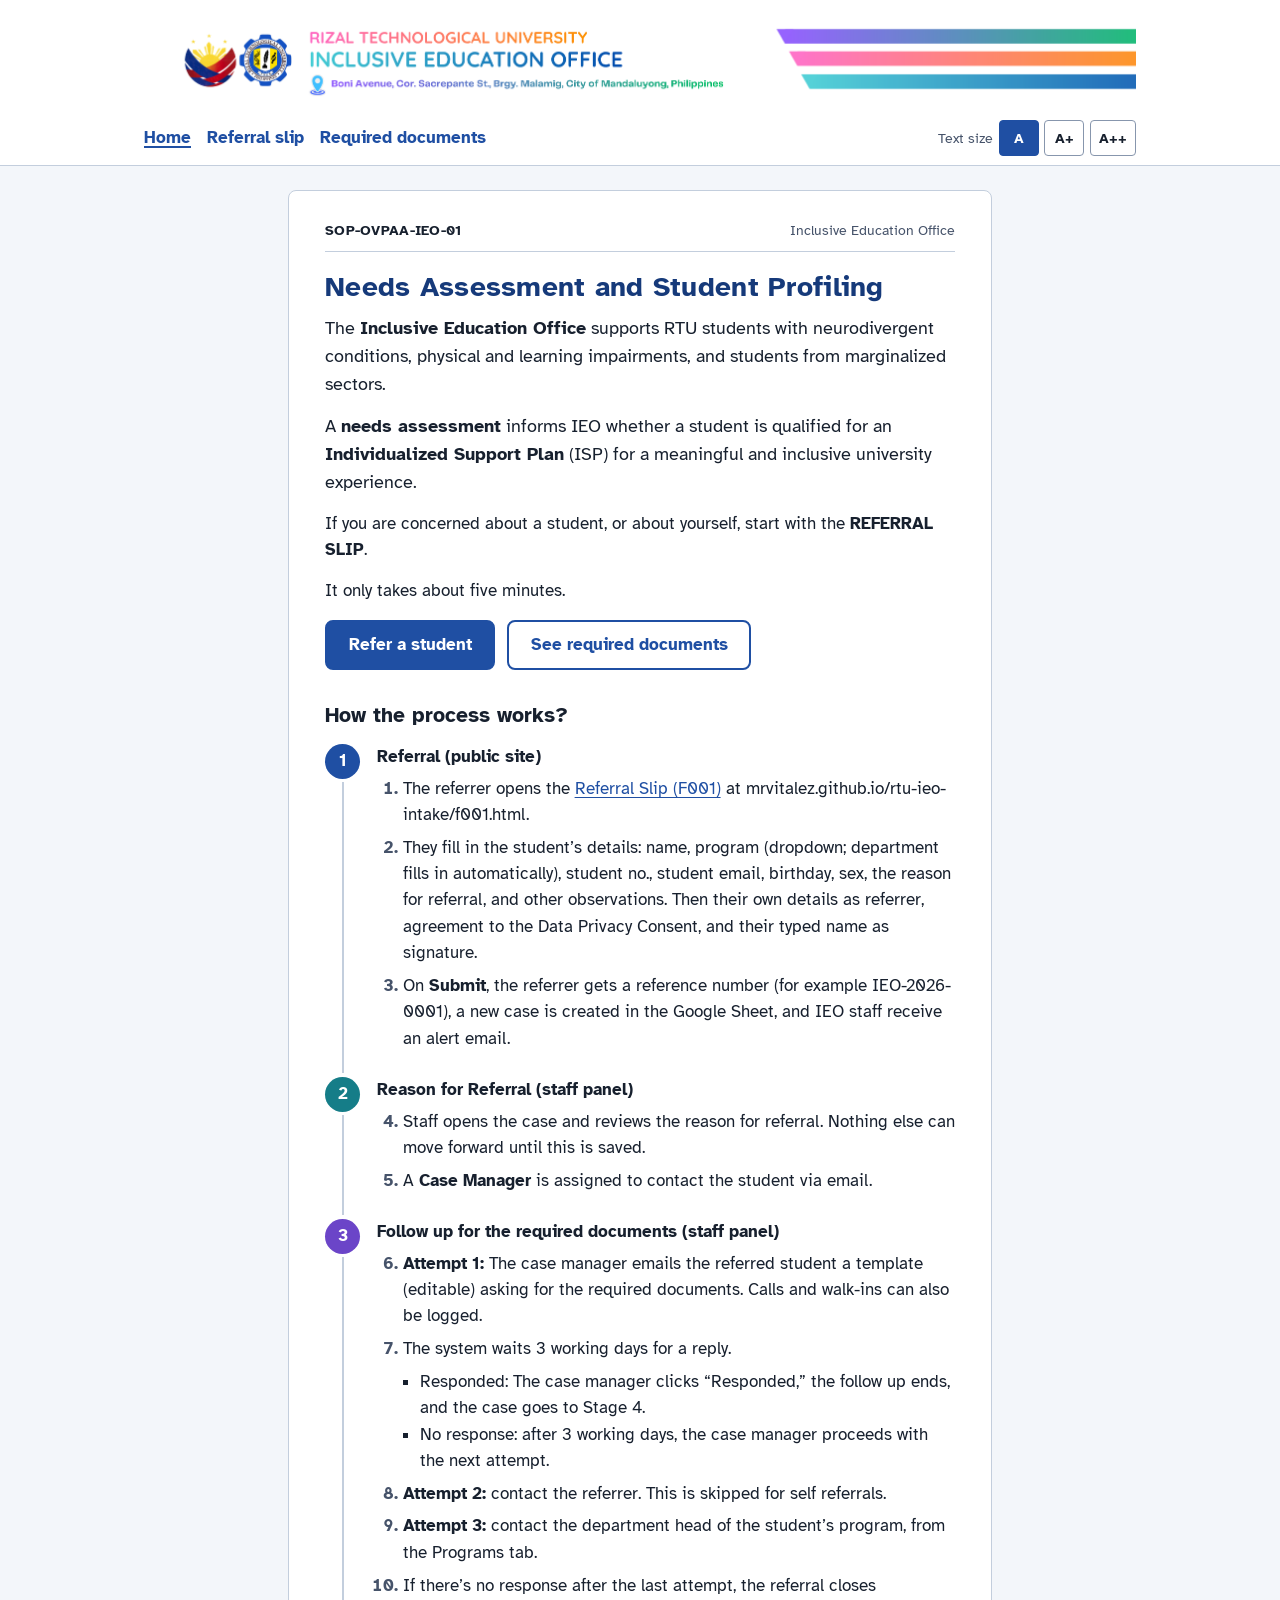
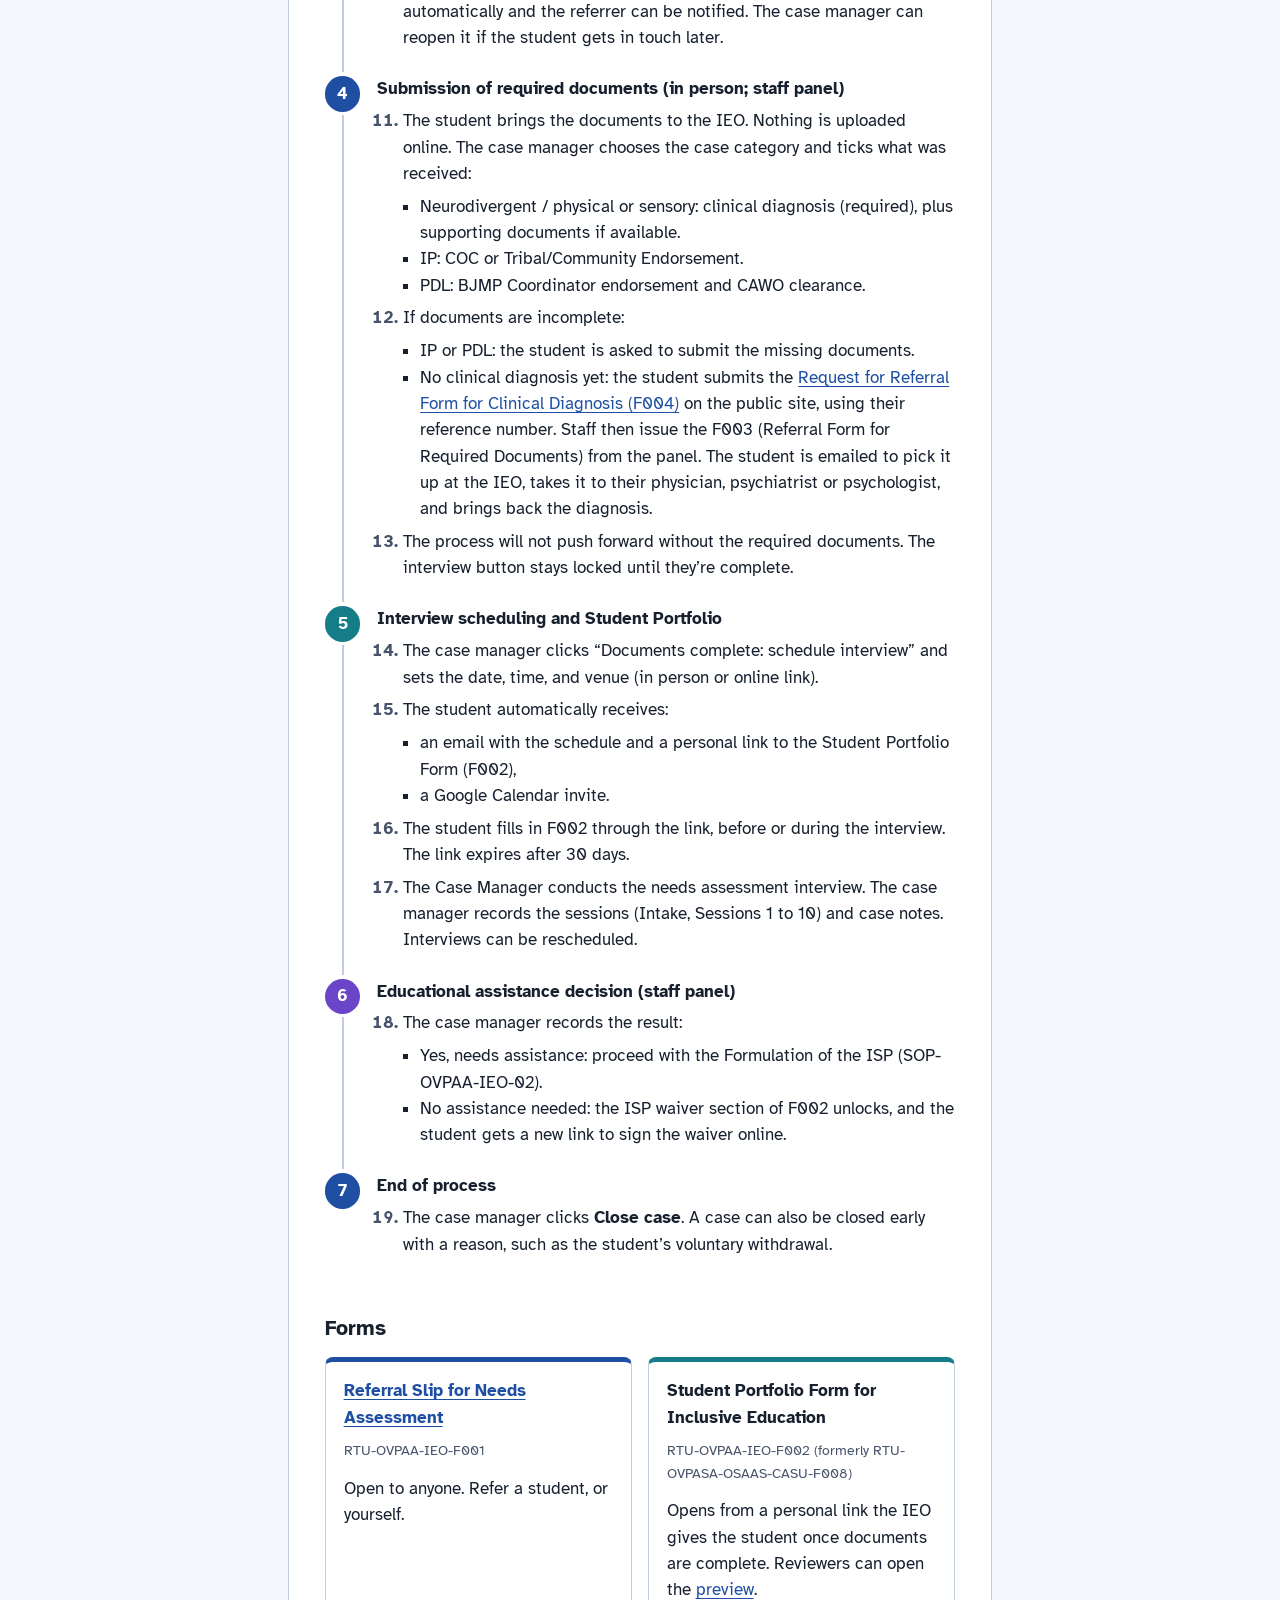
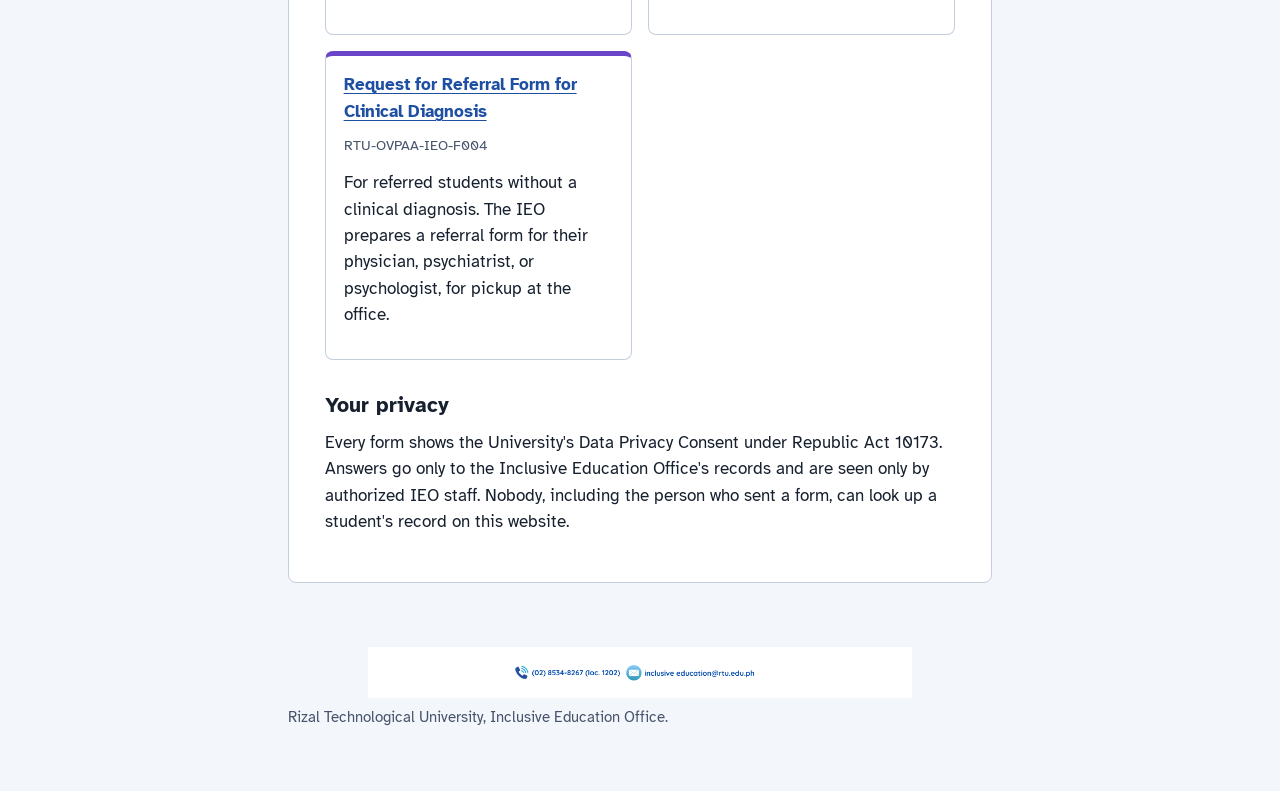
==== commit c5ddc4a3: "Home page: How the process works now follows the IEO's 7 stages Steps are numbered continuously acro" ====
--- a/docs/index.html
+++ b/docs/index.html
@@ -48,14 +48,67 @@
 
     <h2>How the process works?</h2>
     <ol class="flow">
-      <li><strong>Start of Process</strong>A <strong>referrer</strong> notices a student who may need academic accommodation, behavioral intervention, or transition support.</li>
-      <li><strong>Reason for Referral</strong>The <strong>referrer</strong> provides context and reason for referral (e.g. behavioral concerns, academic or transition challenges, etc.)</li>
-      <li><strong>Submission of Digital Referral Slip</strong>The referrer (e.g. CAWO, the Admissions Office, the University Clinic, a faculty member, a classmate, or the student) submits the <a href="f001.html">Digital Referral Slip (F001)</a>.</li>
-      <li><strong>Submission of Required Documents</strong>The referred student submits the necessary documents for their case. Only students with complete documents may proceed to the next step.<br><br>Students with neurodivergent conditions and physical or sensory impairments without clinical diagnosis may submit a <a href="f004.html">Request for Referral Form for Clinical Diagnosis (F004)</a>.</li>
-      <li><strong>Completion of Student Portfolio Form</strong>The referred student fills in <a href="f002.html">the Student Portfolio Form (F002)</a> sent via the student’s registered email address provided by the referrer.</li>
-      <li><strong>Needs Assessment Interview</strong>The student is scheduled for an interview by the <strong>IEO-Case Manager</strong>.</li>
-      <li><strong>Educational Assistance Decision</strong>If the student is found eligible for academic accommodation, IEO proceeds with the <strong>Formulation of the ISP (SOP-OVPAA-IEO-002)</strong>.<br><br>If deemed capable and independent, the student is asked to sign the <strong>waiver</strong> section of the Student Portfolio Form.</li>
-      <li><strong>End of Process</strong>The IEO closes the case.</li>
+      <li><strong>Referral (public site)</strong>
+        <ol class="steps">
+          <li>The referrer opens the <a href="f001.html">Referral Slip (F001)</a> at mrvitalez.github.io/rtu-ieo-intake/f001.html.</li>
+          <li>They fill in the student&rsquo;s details: name, program (dropdown; department fills in automatically), student no., student email, birthday, sex, the reason for referral, and other observations. Then their own details as referrer, agreement to the Data Privacy Consent, and their typed name as signature.</li>
+          <li>On <strong>Submit</strong>, the referrer gets a reference number (for example IEO-2026-0001), a new case is created in the Google Sheet, and IEO staff receive an alert email.</li>
+        </ol></li>
+      <li><strong>Reason for Referral (staff panel)</strong>
+        <ol class="steps" start="4">
+          <li>Staff opens the case and reviews the reason for referral. Nothing else can move forward until this is saved.</li>
+          <li>A <strong>Case Manager</strong> is assigned to contact the student via email.</li>
+        </ol></li>
+      <li><strong>Follow up for the required documents (staff panel)</strong>
+        <ol class="steps" start="6">
+          <li><strong>Attempt 1:</strong> The case manager emails the referred student a template (editable) asking for the required documents. Calls and walk-ins can also be logged.</li>
+          <li>The system waits 3 working days for a reply.
+            <ul class="branch">
+              <li>Responded: The case manager clicks &ldquo;Responded,&rdquo; the follow up ends, and the case goes to Stage 4.</li>
+              <li>No response: after 3 working days, the case manager proceeds with the next attempt.</li>
+            </ul></li>
+          <li><strong>Attempt 2:</strong> contact the referrer. This is skipped for self referrals.</li>
+          <li><strong>Attempt 3:</strong> contact the department head of the student&rsquo;s program, from the Programs tab.</li>
+          <li>If there&rsquo;s no response after the last attempt, the referral closes automatically and the referrer can be notified. The case manager can reopen it if the student gets in touch later.</li>
+        </ol></li>
+      <li><strong>Submission of required documents (in person; staff panel)</strong>
+        <ol class="steps" start="11">
+          <li>The student brings the documents to the IEO. Nothing is uploaded online. The case manager chooses the case category and ticks what was received:
+            <ul class="branch">
+              <li>Neurodivergent / physical or sensory: clinical diagnosis (required), plus supporting documents if available.</li>
+              <li>IP: COC or Tribal/Community Endorsement.</li>
+              <li>PDL: BJMP Coordinator endorsement and CAWO clearance.</li>
+            </ul></li>
+          <li>If documents are incomplete:
+            <ul class="branch">
+              <li>IP or PDL: the student is asked to submit the missing documents.</li>
+              <li>No clinical diagnosis yet: the student submits the <a href="f004.html">Request for Referral Form for Clinical Diagnosis (F004)</a> on the public site, using their reference number. Staff then issue the F003 (Referral Form for Required Documents) from the panel. The student is emailed to pick it up at the IEO, takes it to their physician, psychiatrist or psychologist, and brings back the diagnosis.</li>
+            </ul></li>
+          <li>The process will not push forward without the required documents. The interview button stays locked until they&rsquo;re complete.</li>
+        </ol></li>
+      <li><strong>Interview scheduling and Student Portfolio</strong>
+        <ol class="steps" start="14">
+          <li>The case manager clicks &ldquo;Documents complete: schedule interview&rdquo; and sets the date, time, and venue (in person or online link).</li>
+          <li>The student automatically receives:
+            <ul class="branch">
+              <li>an email with the schedule and a personal link to the Student Portfolio Form (F002),</li>
+              <li>a Google Calendar invite.</li>
+            </ul></li>
+          <li>The student fills in F002 through the link, before or during the interview. The link expires after 30 days.</li>
+          <li>The Case Manager conducts the needs assessment interview. The case manager records the sessions (Intake, Sessions 1 to 10) and case notes. Interviews can be rescheduled.</li>
+        </ol></li>
+      <li><strong>Educational assistance decision (staff panel)</strong>
+        <ol class="steps" start="18">
+          <li>The case manager records the result:
+            <ul class="branch">
+              <li>Yes, needs assistance: proceed with the Formulation of the ISP (SOP-OVPAA-IEO-02).</li>
+              <li>No assistance needed: the ISP waiver section of F002 unlocks, and the student gets a new link to sign the waiver online.</li>
+            </ul></li>
+        </ol></li>
+      <li><strong>End of process</strong>
+        <ol class="steps" start="19">
+          <li>The case manager clicks <strong>Close case</strong>. A case can also be closed early with a reason, such as the student&rsquo;s voluntary withdrawal.</li>
+        </ol></li>
     </ol>
 
     <h2>Forms</h2>
--- a/docs/assets/css/style.css
+++ b/docs/assets/css/style.css
@@ -189,6 +189,10 @@
 /* Only the first bold text in a step is its title on its own line; bold words inside sentences stay inline. */
 .flow > li > strong:first-child { display: block; }
 .branch { margin: 0.4rem 0 0; padding-left: 1.1rem; }
+/* Numbered steps inside each stage; numbering continues across stages with start="" */
+.flow .steps { margin: 0.35rem 0 0; padding-left: 1.6rem; }
+.flow .steps > li { margin-bottom: 0.4rem; }
+.flow .steps > li::marker { color: var(--ink-soft); font-weight: 700; }
 
 .form-links { display: grid; gap: 1rem; grid-template-columns: repeat(auto-fit, minmax(15rem, 1fr)); margin: 1rem 0; }
 .form-link { border: 1px solid var(--line); border-top: 5px solid var(--blue); border-radius: var(--radius-m); padding: 1rem 1.1rem; background: var(--paper); }
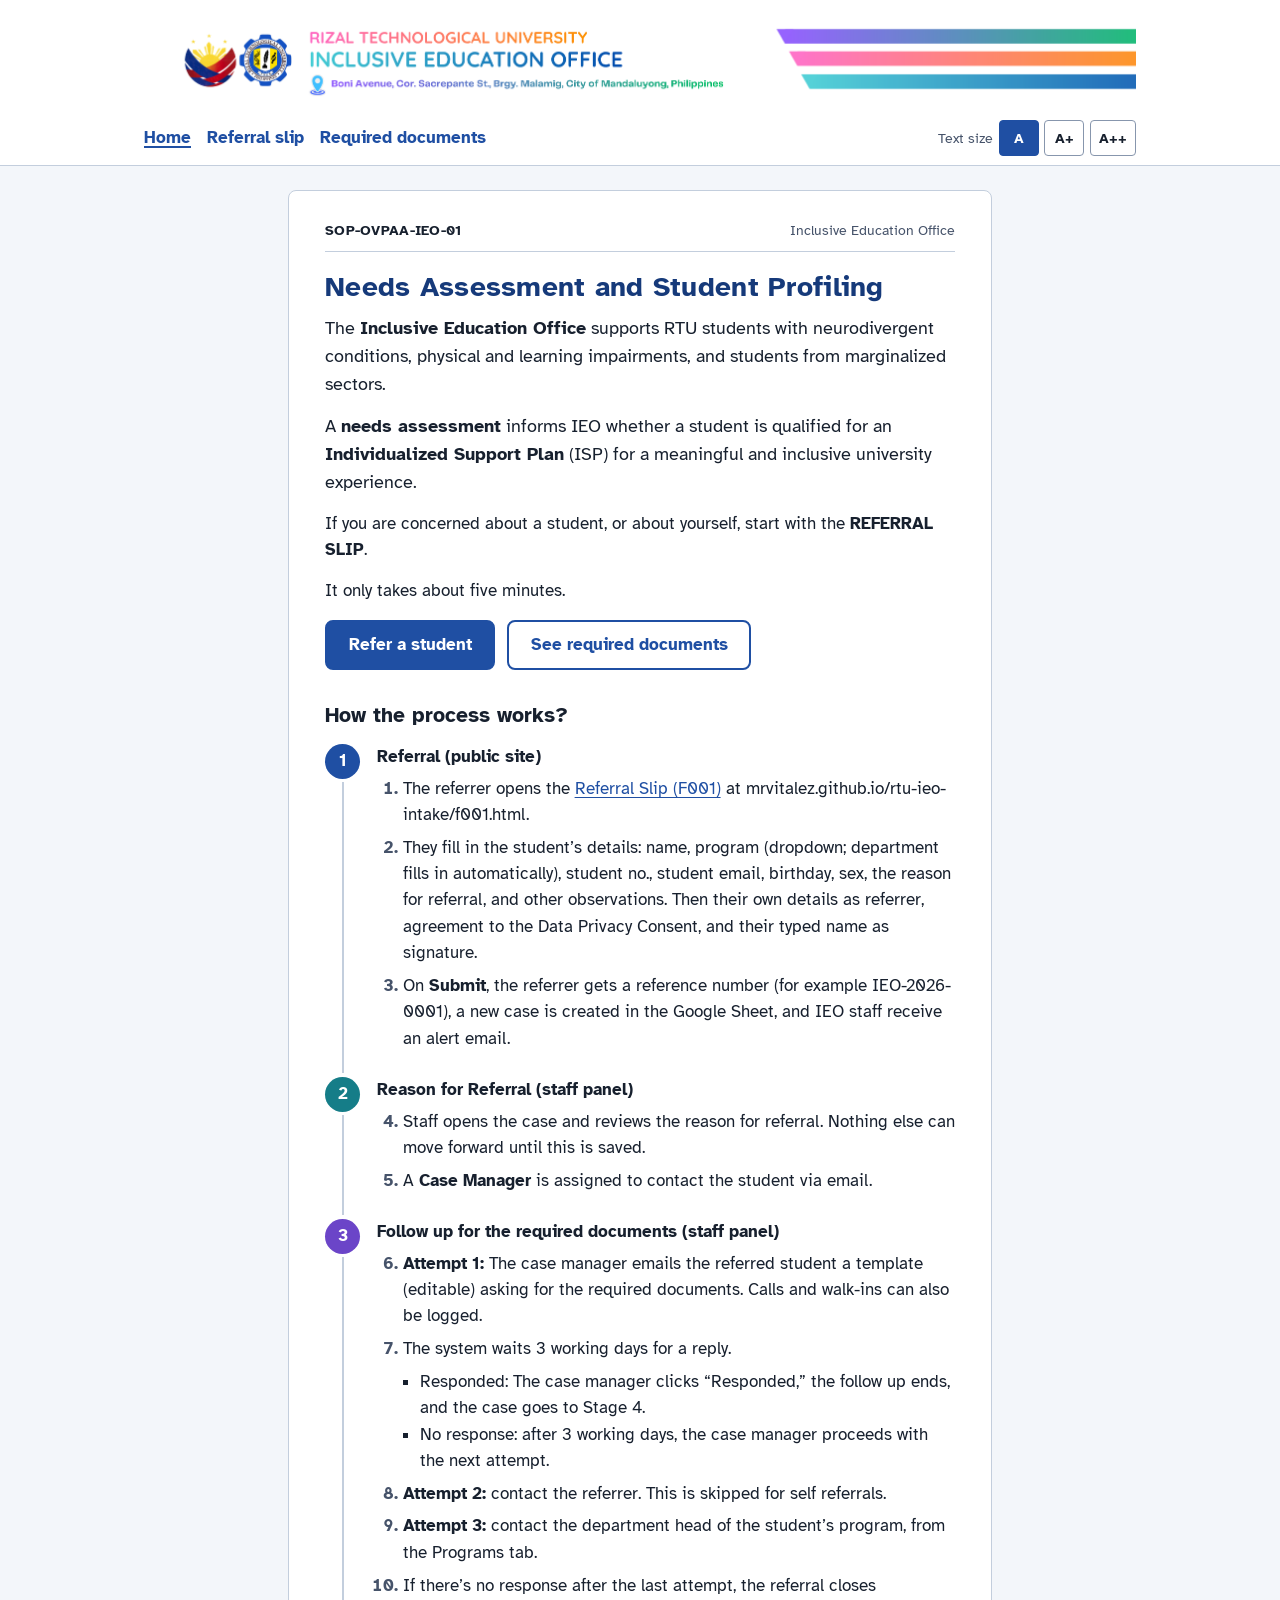
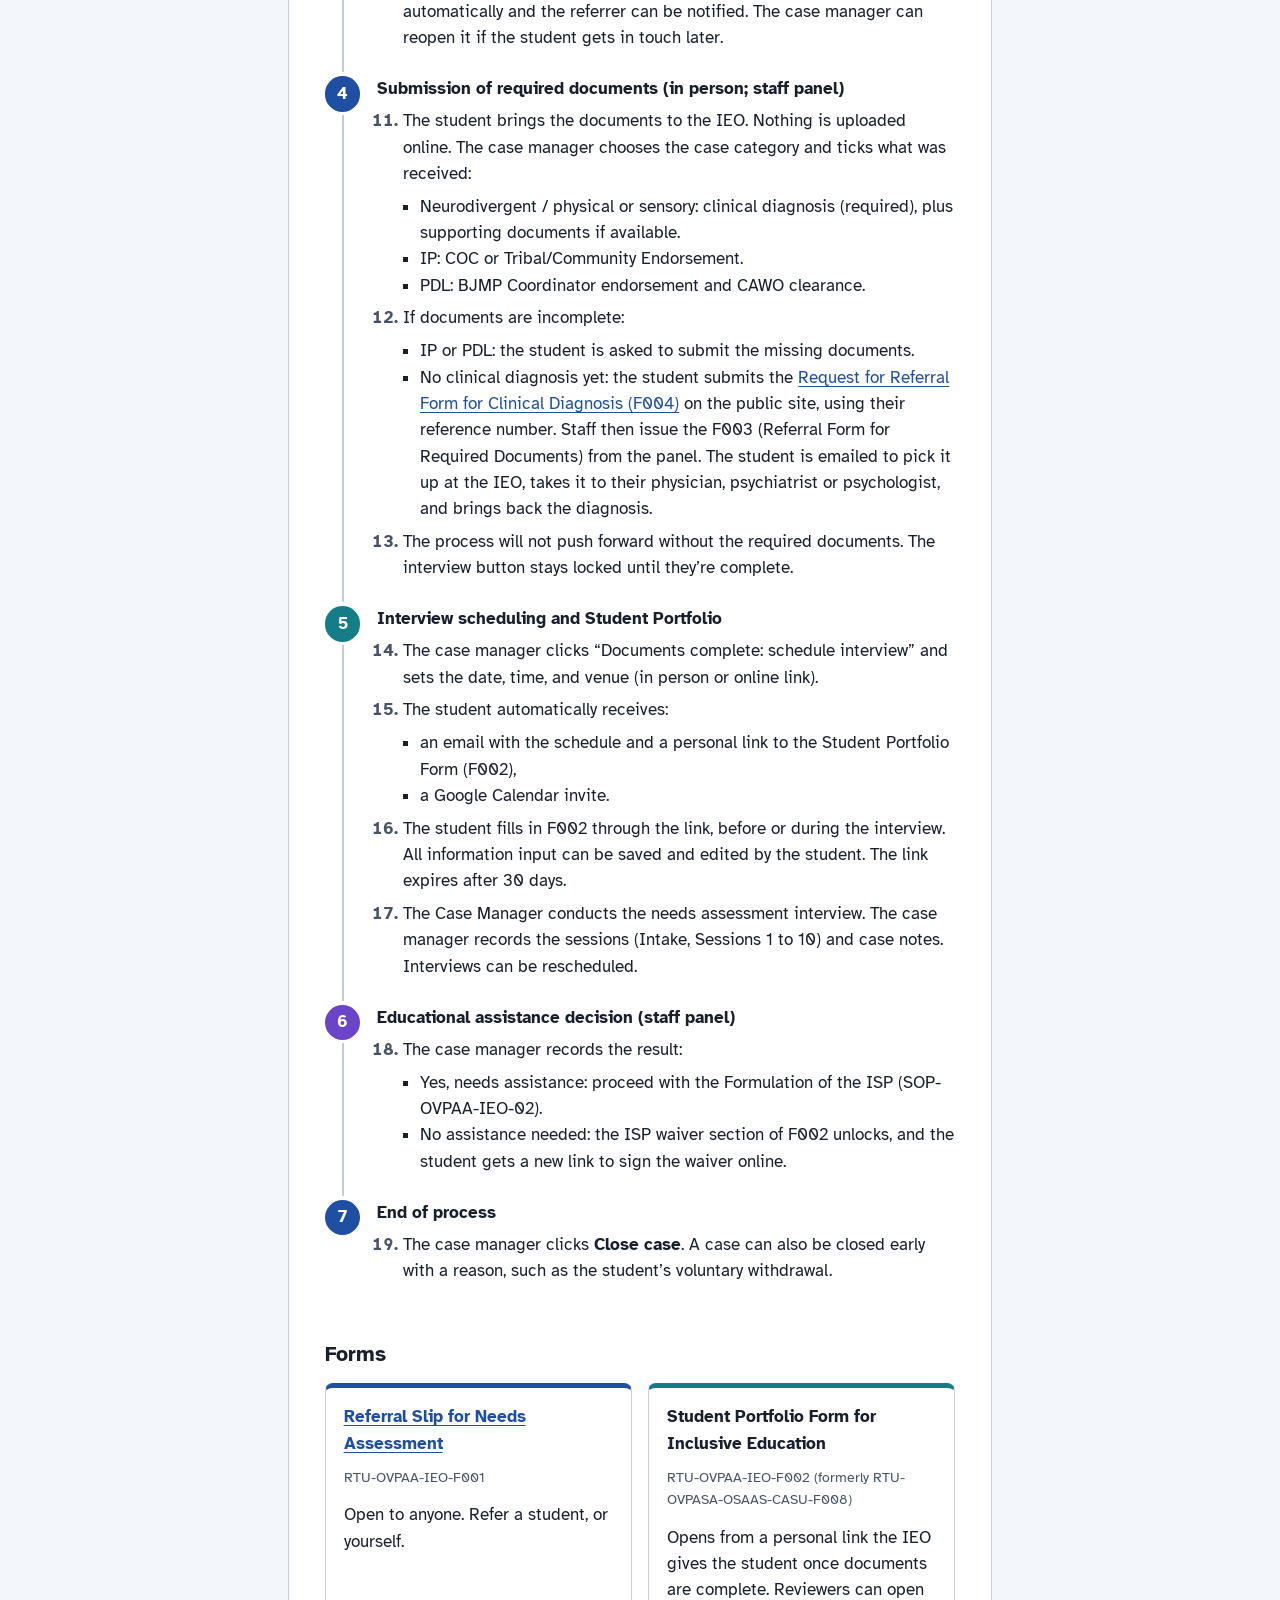
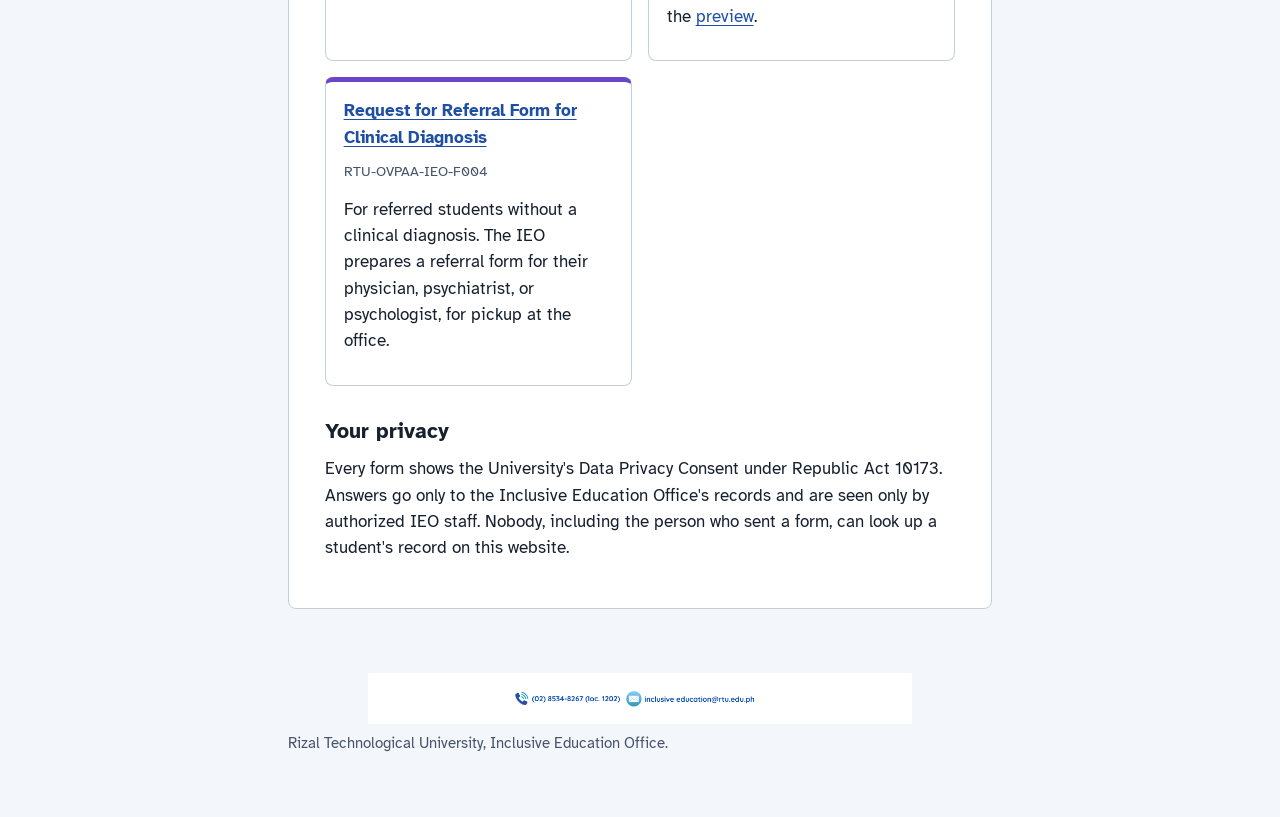
==== commit a18daf31: "Case manager assignment, reason for referral review, F002 save and edit Stage 2 in the staff panel i" ====
--- a/docs/index.html
+++ b/docs/index.html
@@ -94,7 +94,7 @@
               <li>an email with the schedule and a personal link to the Student Portfolio Form (F002),</li>
               <li>a Google Calendar invite.</li>
             </ul></li>
-          <li>The student fills in F002 through the link, before or during the interview. The link expires after 30 days.</li>
+          <li>The student fills in F002 through the link, before or during the interview. All information input can be saved and edited by the student. The link expires after 30 days.</li>
           <li>The Case Manager conducts the needs assessment interview. The case manager records the sessions (Intake, Sessions 1 to 10) and case notes. Interviews can be rescheduled.</li>
         </ol></li>
       <li><strong>Educational assistance decision (staff panel)</strong>
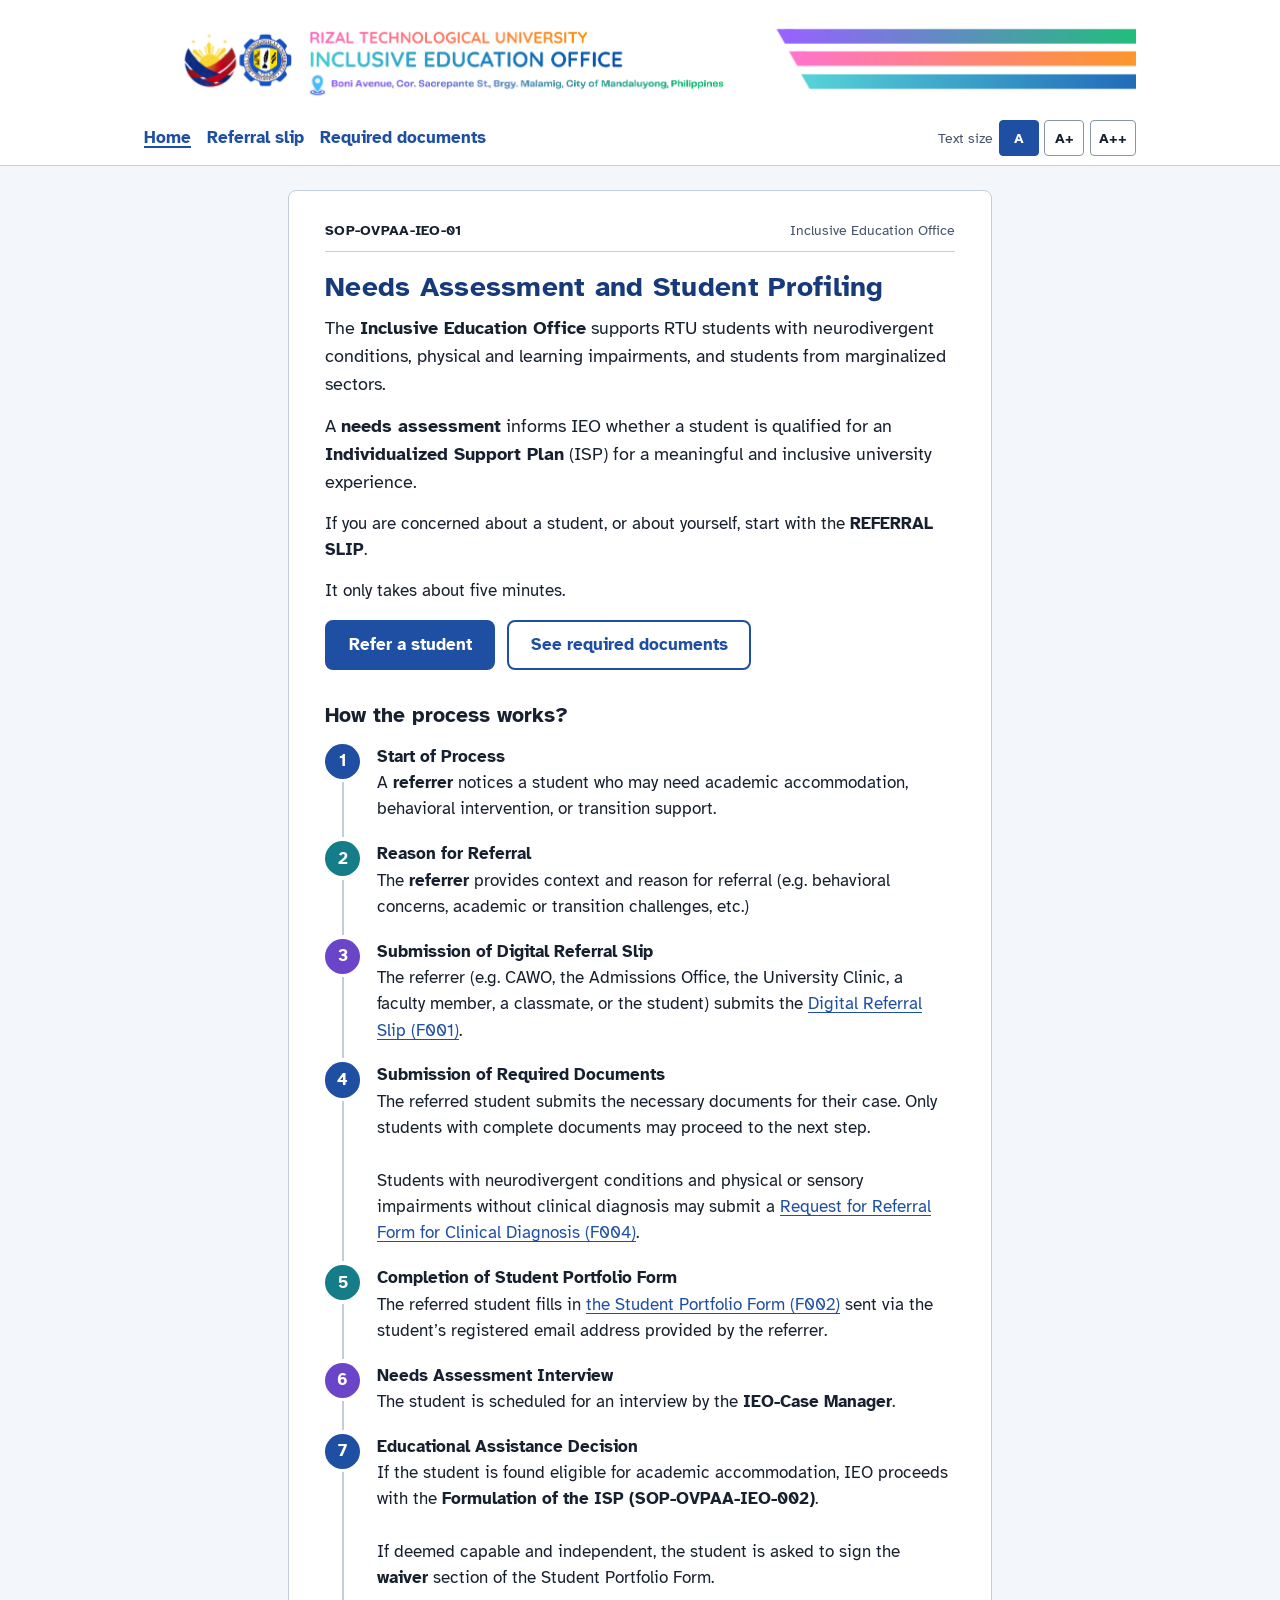
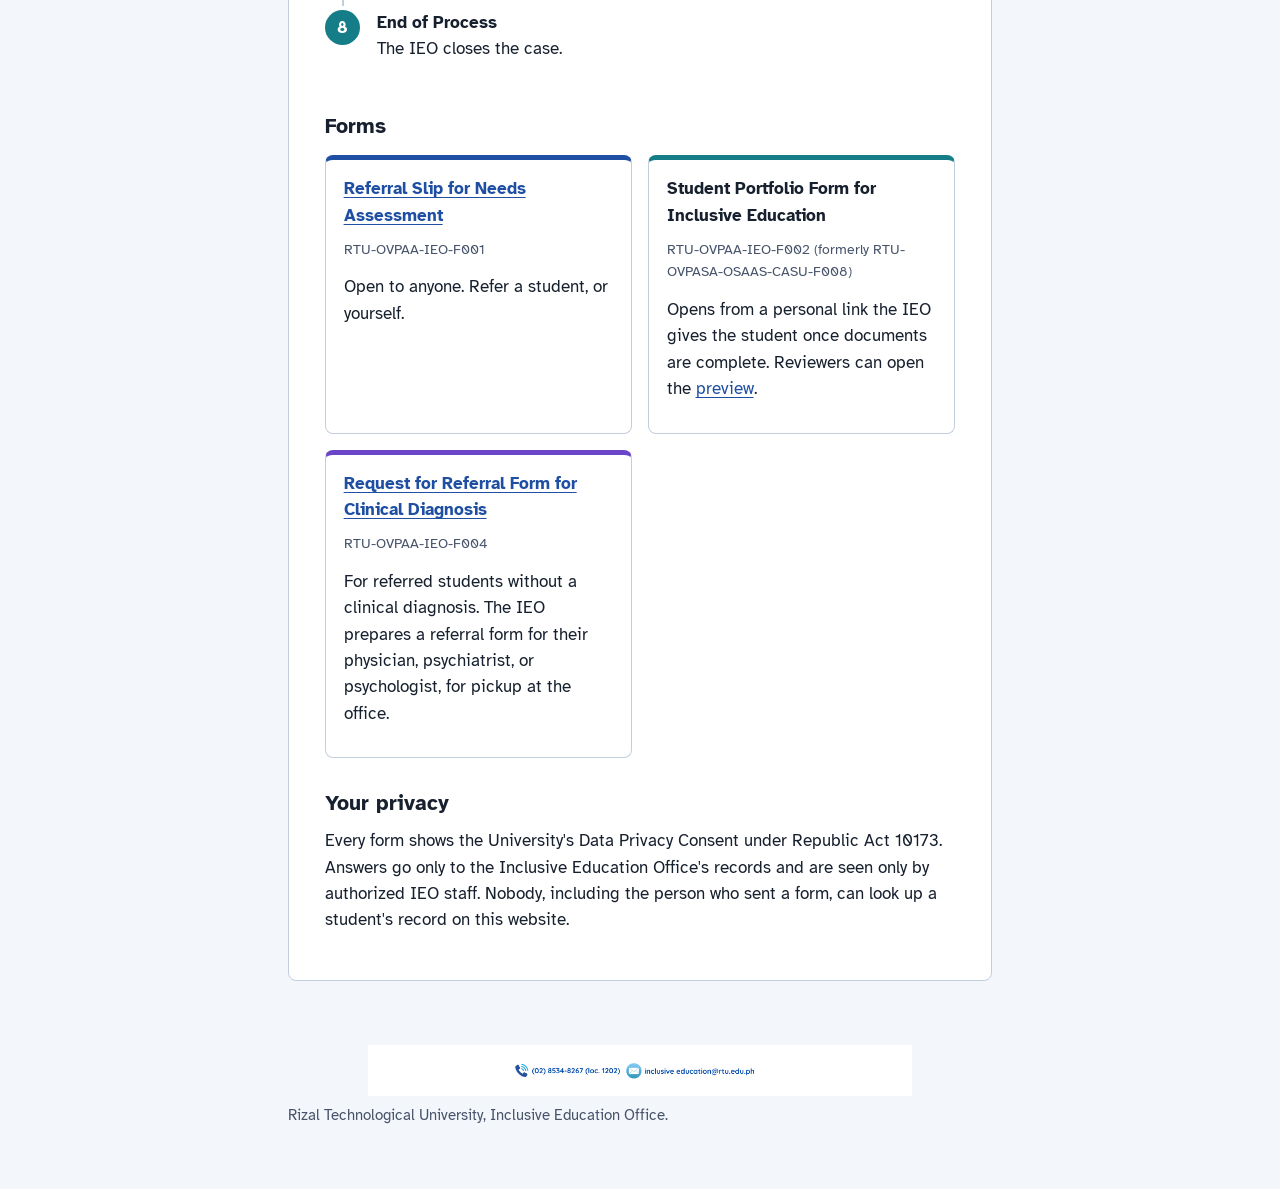
==== commit 633319b8: "Home page: restore the IEO's own How the process works section Reverts the 7 stage version to the 8 " ====
--- a/docs/index.html
+++ b/docs/index.html
@@ -48,67 +48,14 @@
 
     <h2>How the process works?</h2>
     <ol class="flow">
-      <li><strong>Referral (public site)</strong>
-        <ol class="steps">
-          <li>The referrer opens the <a href="f001.html">Referral Slip (F001)</a> at mrvitalez.github.io/rtu-ieo-intake/f001.html.</li>
-          <li>They fill in the student&rsquo;s details: name, program (dropdown; department fills in automatically), student no., student email, birthday, sex, the reason for referral, and other observations. Then their own details as referrer, agreement to the Data Privacy Consent, and their typed name as signature.</li>
-          <li>On <strong>Submit</strong>, the referrer gets a reference number (for example IEO-2026-0001), a new case is created in the Google Sheet, and IEO staff receive an alert email.</li>
-        </ol></li>
-      <li><strong>Reason for Referral (staff panel)</strong>
-        <ol class="steps" start="4">
-          <li>Staff opens the case and reviews the reason for referral. Nothing else can move forward until this is saved.</li>
-          <li>A <strong>Case Manager</strong> is assigned to contact the student via email.</li>
-        </ol></li>
-      <li><strong>Follow up for the required documents (staff panel)</strong>
-        <ol class="steps" start="6">
-          <li><strong>Attempt 1:</strong> The case manager emails the referred student a template (editable) asking for the required documents. Calls and walk-ins can also be logged.</li>
-          <li>The system waits 3 working days for a reply.
-            <ul class="branch">
-              <li>Responded: The case manager clicks &ldquo;Responded,&rdquo; the follow up ends, and the case goes to Stage 4.</li>
-              <li>No response: after 3 working days, the case manager proceeds with the next attempt.</li>
-            </ul></li>
-          <li><strong>Attempt 2:</strong> contact the referrer. This is skipped for self referrals.</li>
-          <li><strong>Attempt 3:</strong> contact the department head of the student&rsquo;s program, from the Programs tab.</li>
-          <li>If there&rsquo;s no response after the last attempt, the referral closes automatically and the referrer can be notified. The case manager can reopen it if the student gets in touch later.</li>
-        </ol></li>
-      <li><strong>Submission of required documents (in person; staff panel)</strong>
-        <ol class="steps" start="11">
-          <li>The student brings the documents to the IEO. Nothing is uploaded online. The case manager chooses the case category and ticks what was received:
-            <ul class="branch">
-              <li>Neurodivergent / physical or sensory: clinical diagnosis (required), plus supporting documents if available.</li>
-              <li>IP: COC or Tribal/Community Endorsement.</li>
-              <li>PDL: BJMP Coordinator endorsement and CAWO clearance.</li>
-            </ul></li>
-          <li>If documents are incomplete:
-            <ul class="branch">
-              <li>IP or PDL: the student is asked to submit the missing documents.</li>
-              <li>No clinical diagnosis yet: the student submits the <a href="f004.html">Request for Referral Form for Clinical Diagnosis (F004)</a> on the public site, using their reference number. Staff then issue the F003 (Referral Form for Required Documents) from the panel. The student is emailed to pick it up at the IEO, takes it to their physician, psychiatrist or psychologist, and brings back the diagnosis.</li>
-            </ul></li>
-          <li>The process will not push forward without the required documents. The interview button stays locked until they&rsquo;re complete.</li>
-        </ol></li>
-      <li><strong>Interview scheduling and Student Portfolio</strong>
-        <ol class="steps" start="14">
-          <li>The case manager clicks &ldquo;Documents complete: schedule interview&rdquo; and sets the date, time, and venue (in person or online link).</li>
-          <li>The student automatically receives:
-            <ul class="branch">
-              <li>an email with the schedule and a personal link to the Student Portfolio Form (F002),</li>
-              <li>a Google Calendar invite.</li>
-            </ul></li>
-          <li>The student fills in F002 through the link, before or during the interview. All information input can be saved and edited by the student. The link expires after 30 days.</li>
-          <li>The Case Manager conducts the needs assessment interview. The case manager records the sessions (Intake, Sessions 1 to 10) and case notes. Interviews can be rescheduled.</li>
-        </ol></li>
-      <li><strong>Educational assistance decision (staff panel)</strong>
-        <ol class="steps" start="18">
-          <li>The case manager records the result:
-            <ul class="branch">
-              <li>Yes, needs assistance: proceed with the Formulation of the ISP (SOP-OVPAA-IEO-02).</li>
-              <li>No assistance needed: the ISP waiver section of F002 unlocks, and the student gets a new link to sign the waiver online.</li>
-            </ul></li>
-        </ol></li>
-      <li><strong>End of process</strong>
-        <ol class="steps" start="19">
-          <li>The case manager clicks <strong>Close case</strong>. A case can also be closed early with a reason, such as the student&rsquo;s voluntary withdrawal.</li>
-        </ol></li>
+      <li><strong>Start of Process</strong>A <strong>referrer</strong> notices a student who may need academic accommodation, behavioral intervention, or transition support.</li>
+      <li><strong>Reason for Referral</strong>The <strong>referrer</strong> provides context and reason for referral (e.g. behavioral concerns, academic or transition challenges, etc.)</li>
+      <li><strong>Submission of Digital Referral Slip</strong>The referrer (e.g. CAWO, the Admissions Office, the University Clinic, a faculty member, a classmate, or the student) submits the <a href="f001.html">Digital Referral Slip (F001)</a>.</li>
+      <li><strong>Submission of Required Documents</strong>The referred student submits the necessary documents for their case. Only students with complete documents may proceed to the next step.<br><br>Students with neurodivergent conditions and physical or sensory impairments without clinical diagnosis may submit a <a href="f004.html">Request for Referral Form for Clinical Diagnosis (F004)</a>.</li>
+      <li><strong>Completion of Student Portfolio Form</strong>The referred student fills in <a href="f002.html">the Student Portfolio Form (F002)</a> sent via the student’s registered email address provided by the referrer.</li>
+      <li><strong>Needs Assessment Interview</strong>The student is scheduled for an interview by the <strong>IEO-Case Manager</strong>.</li>
+      <li><strong>Educational Assistance Decision</strong>If the student is found eligible for academic accommodation, IEO proceeds with the <strong>Formulation of the ISP (SOP-OVPAA-IEO-002)</strong>.<br><br>If deemed capable and independent, the student is asked to sign the <strong>waiver</strong> section of the Student Portfolio Form.</li>
+      <li><strong>End of Process</strong>The IEO closes the case.</li>
     </ol>
 
     <h2>Forms</h2>
